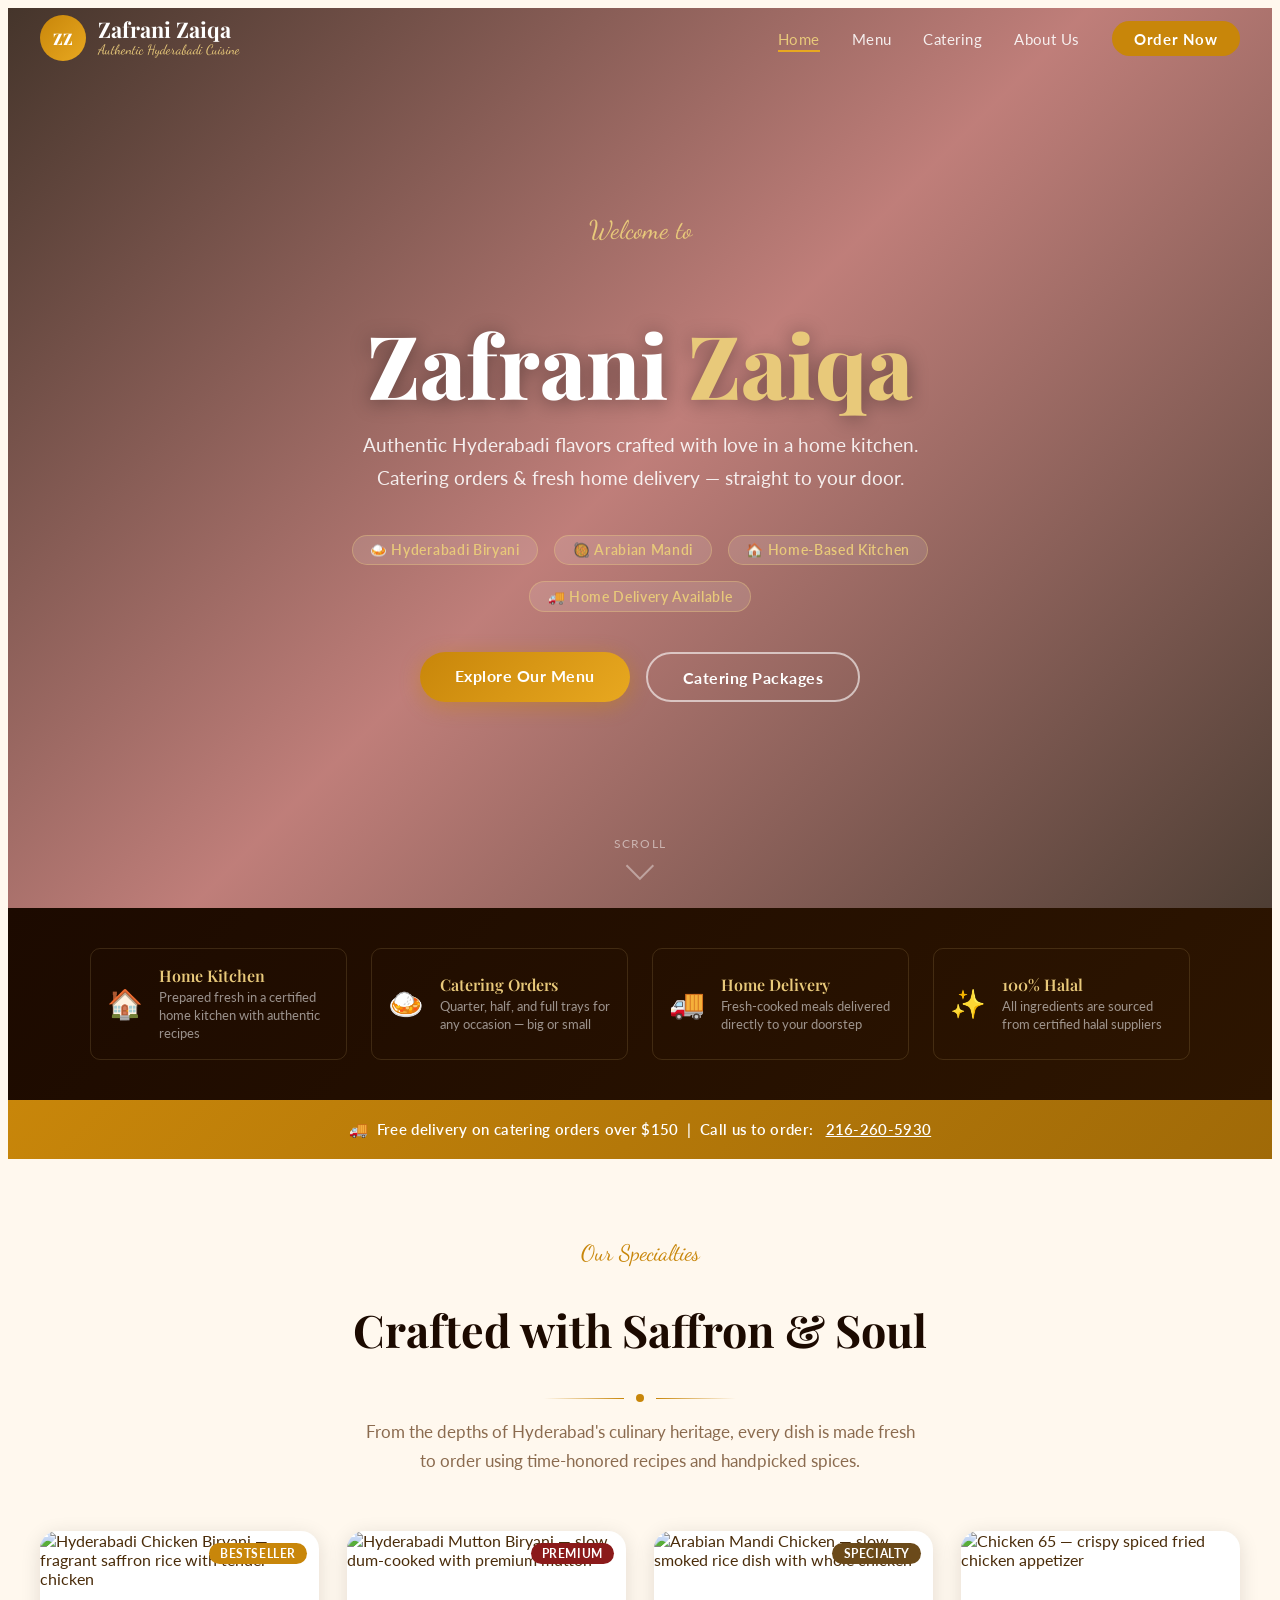
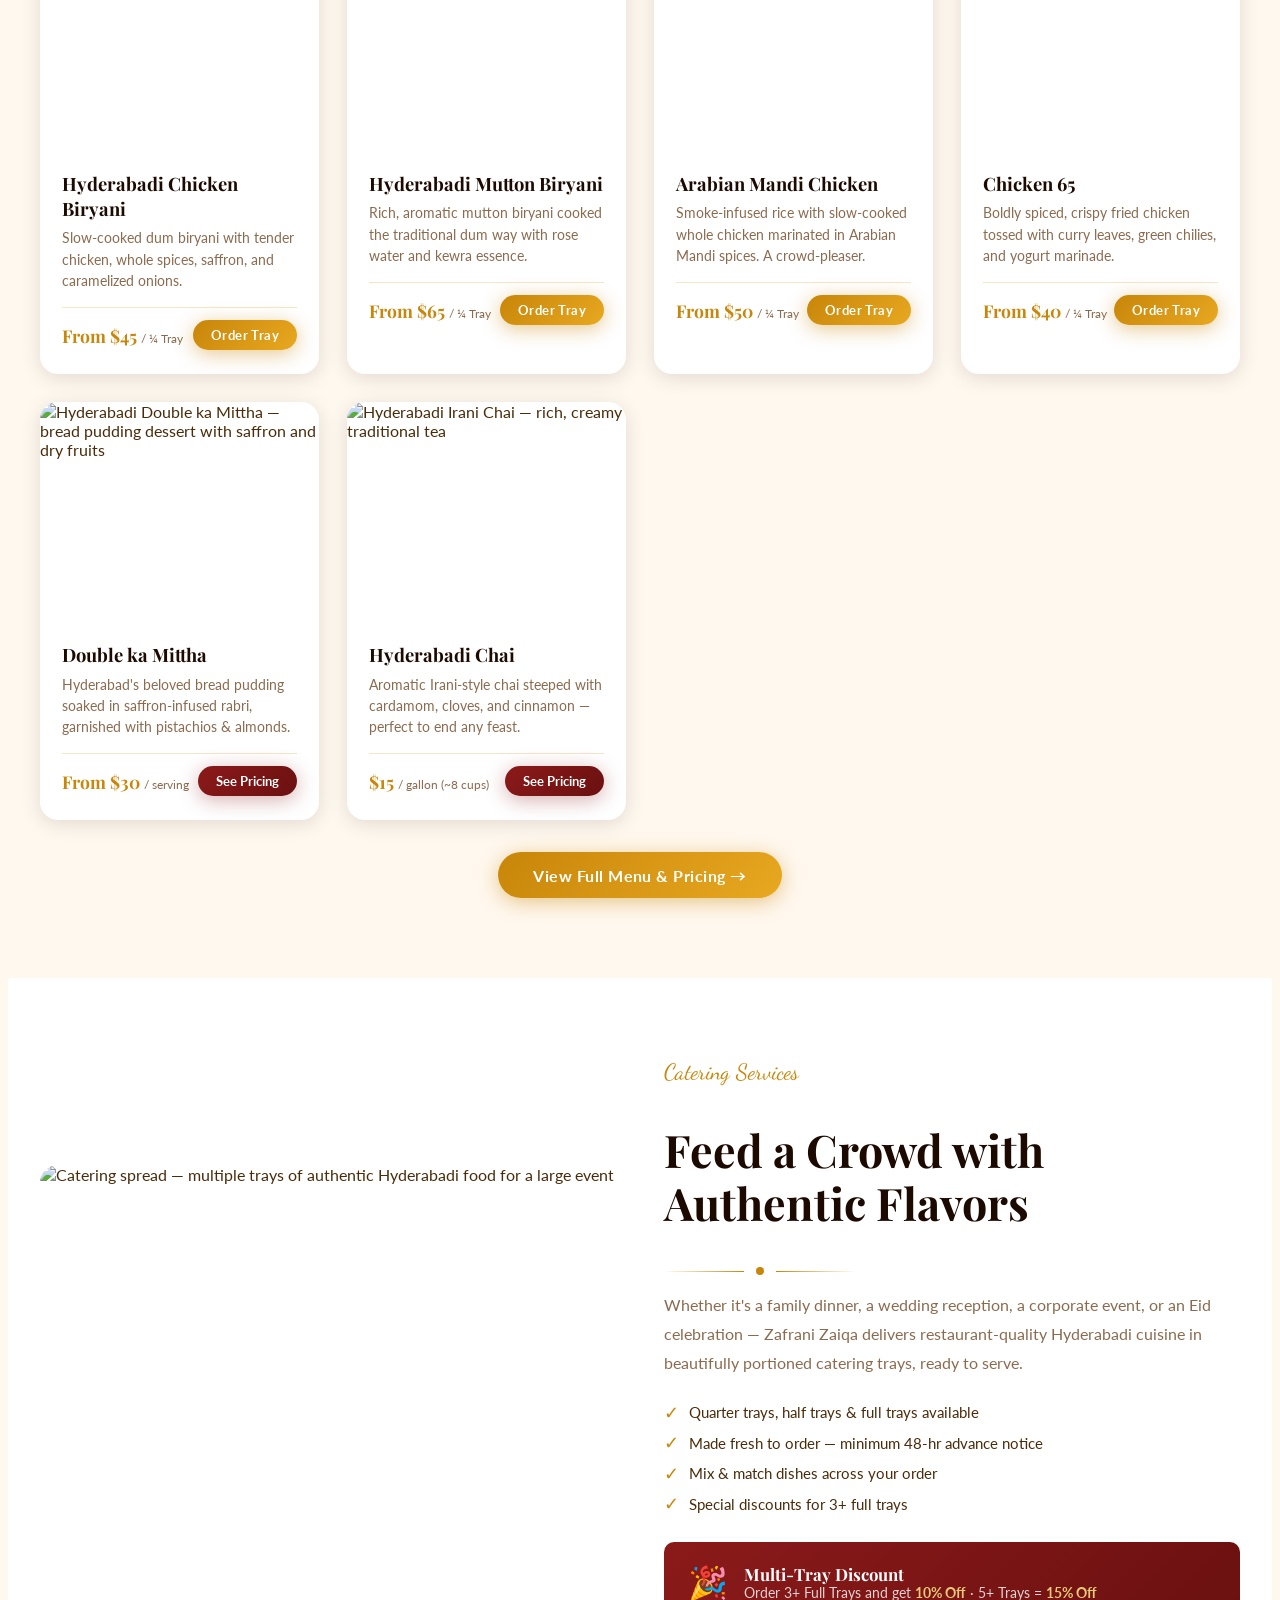
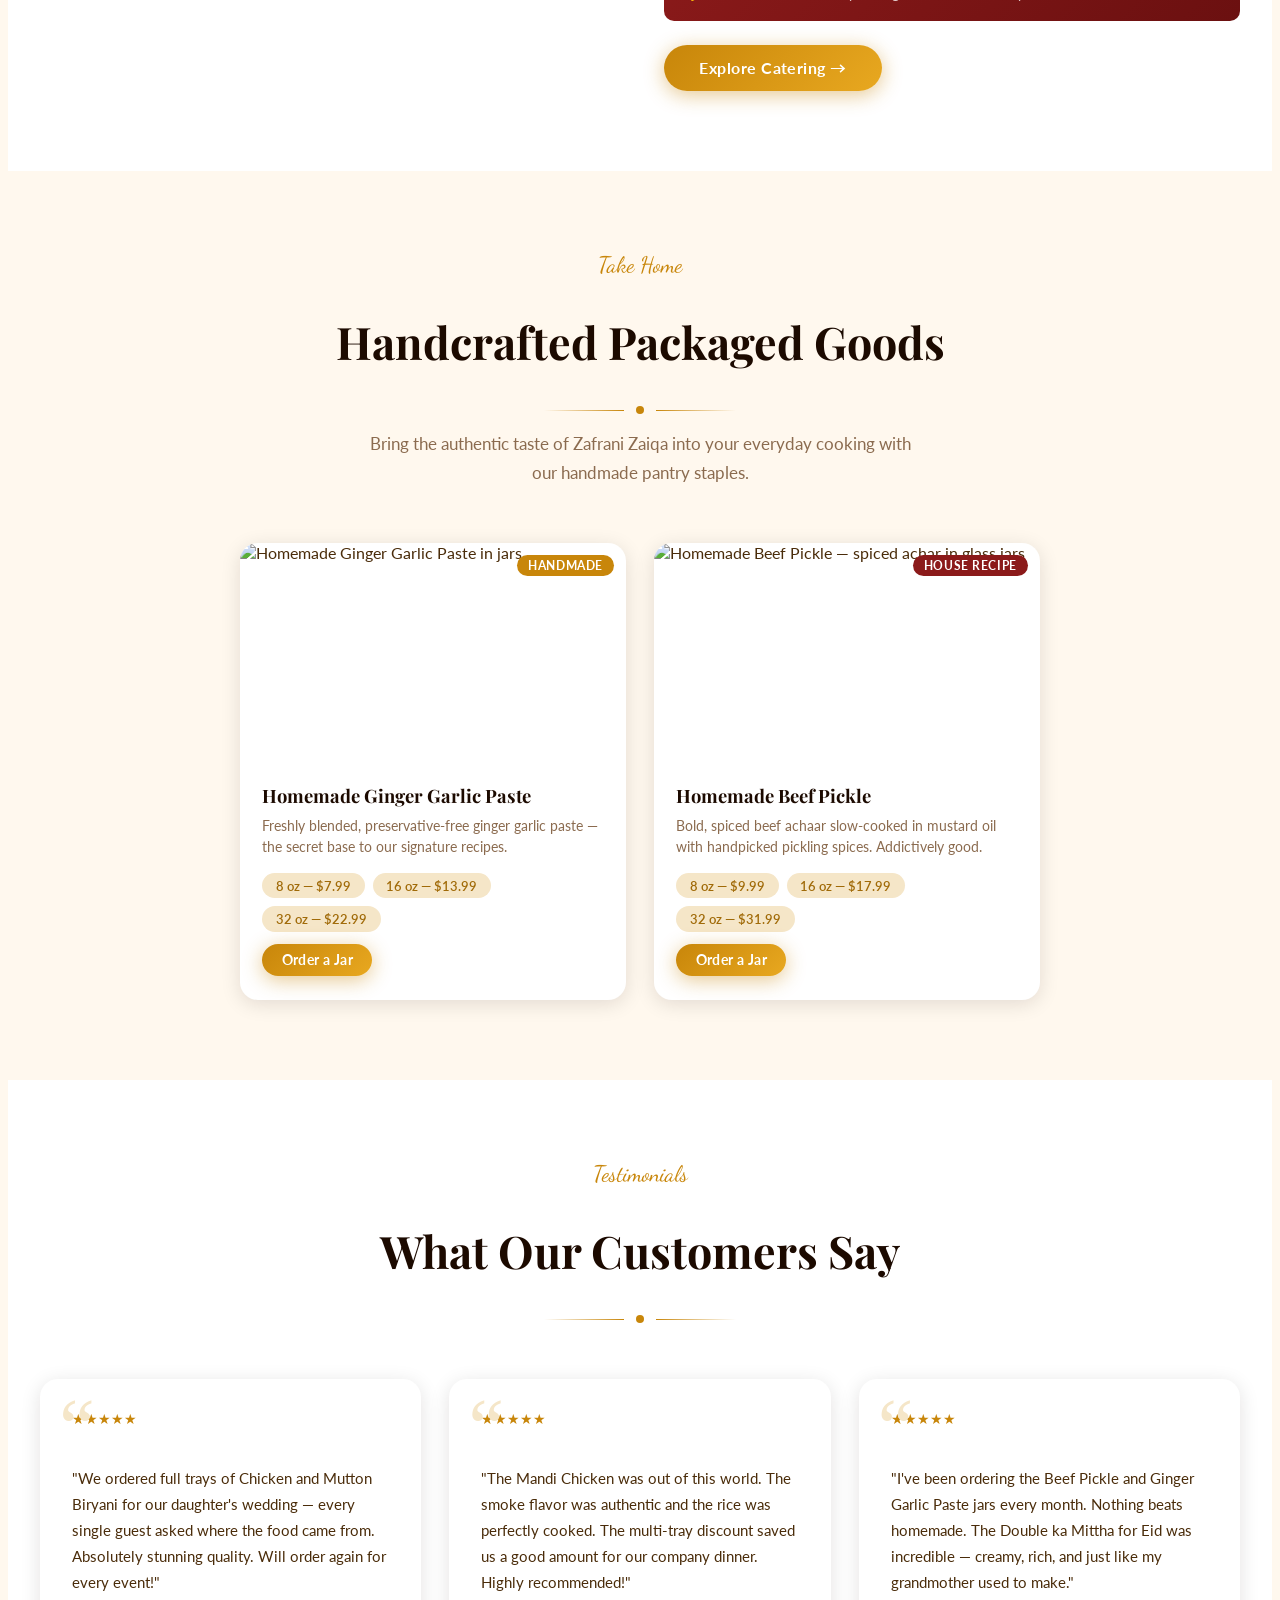
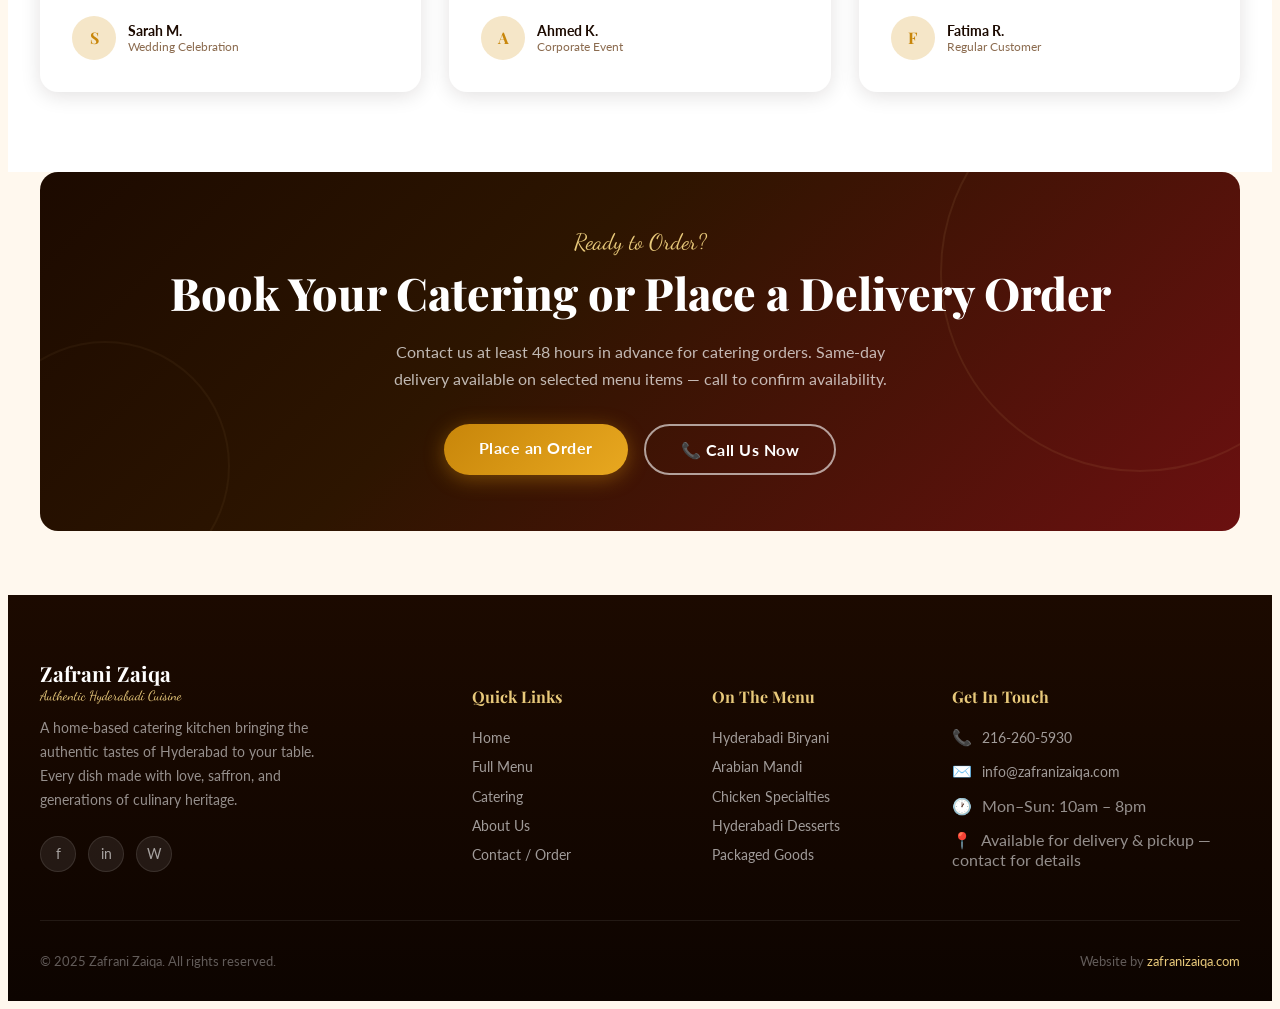
==== index.html @ 7ddc4962 "initial commit" ====
<!DOCTYPE html>
<html lang="en">
<head>
  <meta charset="UTF-8" />
  <meta name="viewport" content="width=device-width, initial-scale=1.0" />
  <title>Zafrani Zaiqa — Authentic Hyderabadi Catering & Home Delivery</title>
  <meta name="description" content="Zafrani Zaiqa brings the rich flavors of authentic Hyderabadi cuisine to your table. Specializing in catering trays and home delivery of Biryani, Mandi, and traditional Hyderabadi desserts." />
  <meta name="keywords" content="Hyderabadi catering, biryani catering, mandi catering, home delivery biryani, Hyderabadi food, halal catering" />

  <!-- Canonical -->
  <link rel="canonical" href="https://zafranizaiqa.com/" />

  <!-- Open Graph -->
  <meta property="og:title" content="Zafrani Zaiqa — Authentic Hyderabadi Catering" />
  <meta property="og:description" content="Home-based catering specialists bringing authentic Hyderabadi flavors to your events. Biryani, Mandi, traditional desserts & more." />
  <meta property="og:type" content="website" />
  <meta property="og:url" content="https://zafranizaiqa.com/" />

  <!-- Fonts -->
  <link rel="preconnect" href="https://fonts.googleapis.com" />
  <link rel="preconnect" href="https://fonts.gstatic.com" crossorigin />
  <link href="https://fonts.googleapis.com/css2?family=Playfair+Display:ital,wght@0,400;0,600;0,700;0,800;1,400&family=Lato:wght@300;400;700&family=Dancing+Script:wght@500;700&display=swap" rel="stylesheet" />

  <!-- Custom CSS -->
  <link rel="stylesheet" href="css/styles.css" />
</head>
<body>

  <!-- ===================== NAVBAR ===================== -->
  <nav id="navbar" class="transparent">
    <div class="nav-inner">
      <!-- Logo -->
      <a href="index.html" style="display:flex;align-items:center;gap:0.75rem;text-decoration:none;">
        <div style="width:46px;height:46px;background:linear-gradient(135deg,#C8860A,#E8A820);border-radius:50%;display:flex;align-items:center;justify-content:center;flex-shrink:0;">
          <span style="font-family:'Playfair Display',serif;font-weight:800;font-size:1rem;color:#fff;">ZZ</span>
        </div>
        <div>
          <div class="nav-logo-text">Zafrani Zaiqa</div>
          <div class="nav-logo-sub">Authentic Hyderabadi Cuisine</div>
        </div>
      </a>

      <!-- Desktop links -->
      <ul class="nav-links">
        <li><a href="index.html" class="active">Home</a></li>
        <li><a href="menu.html">Menu</a></li>
        <li><a href="catering.html">Catering</a></li>
        <li><a href="about.html">About Us</a></li>
        <li><a href="contact.html" class="nav-cta">Order Now</a></li>
      </ul>

      <!-- Hamburger -->
      <button class="hamburger" id="menuToggle" aria-label="Toggle navigation" aria-expanded="false">
        <span></span><span></span><span></span>
      </button>
    </div>

    <!-- Mobile menu -->
    <div class="mobile-menu" id="mobileMenu">
      <a href="index.html">Home</a>
      <a href="menu.html">Menu</a>
      <a href="catering.html">Catering</a>
      <a href="about.html">About Us</a>
      <a href="contact.html" class="mob-cta">Order Now</a>
    </div>
  </nav>

  <!-- ===================== HERO ===================== -->
  <section class="hero">
    <div class="hero-bg"></div>
    <div class="hero-overlay"></div>

    <div class="hero-content">
      <span class="hero-tag">Welcome to</span>
      <h1 class="hero-title">Zafrani <span>Zaiqa</span></h1>
      <p class="hero-subtitle">
        Authentic Hyderabadi flavors crafted with love in a home kitchen.<br />
        Catering orders &amp; fresh home delivery — straight to your door.
      </p>

      <div class="hero-badges">
        <span class="hero-badge">🍛 Hyderabadi Biryani</span>
        <span class="hero-badge">🥘 Arabian Mandi</span>
        <span class="hero-badge">🏠 Home-Based Kitchen</span>
        <span class="hero-badge">🚚 Home Delivery Available</span>
      </div>

      <div class="hero-btns">
        <a href="menu.html" class="btn-primary">Explore Our Menu</a>
        <a href="catering.html" class="btn-outline">Catering Packages</a>
      </div>
    </div>

    <!-- Scroll hint -->
    <div class="hero-scroll-hint">
      <span>SCROLL</span>
      <div class="scroll-arrow"></div>
    </div>
  </section>

  <!-- ===================== FEATURE STRIP ===================== -->
  <section class="feature-strip">
    <div class="features-grid stagger">
      <div class="feature-item">
        <span class="feature-icon">🏠</span>
        <div>
          <h4>Home Kitchen</h4>
          <p>Prepared fresh in a certified home kitchen with authentic recipes</p>
        </div>
      </div>
      <div class="feature-item">
        <span class="feature-icon">🍛</span>
        <div>
          <h4>Catering Orders</h4>
          <p>Quarter, half, and full trays for any occasion — big or small</p>
        </div>
      </div>
      <div class="feature-item">
        <span class="feature-icon">🚚</span>
        <div>
          <h4>Home Delivery</h4>
          <p>Fresh-cooked meals delivered directly to your doorstep</p>
        </div>
      </div>
      <div class="feature-item">
        <span class="feature-icon">✨</span>
        <div>
          <h4>100% Halal</h4>
          <p>All ingredients are sourced from certified halal suppliers</p>
        </div>
      </div>
    </div>
  </section>

  <!-- ===================== DELIVERY BANNER ===================== -->
  <div class="delivery-bar">
    🚚 &nbsp;Free delivery on catering orders over $150 &nbsp;|&nbsp;
    Call us to order: <a href="tel:+15550001234">216-260-5930</a>
  </div>

  <!-- ===================== FEATURED MENU ===================== -->
  <section class="section bg-cream" id="featured">
    <div class="container">
      <div class="section-header animate-on-scroll">
        <span class="section-tag">Our Specialties</span>
        <h2 class="section-title">Crafted with Saffron &amp; Soul</h2>
        <div class="divider-ornament"><div class="ornament-dot"></div></div>
        <p class="section-subtitle" style="margin:0 auto;">
          From the depths of Hyderabad's culinary heritage, every dish is made fresh to order using time-honored recipes and handpicked spices.
        </p>
      </div>

      <div class="grid-3 stagger">

        <!-- Chicken Biryani -->
        <div class="food-card">
          <div class="food-card-img-wrap">
            <img
              class="food-card-img"
              src="https://images.unsplash.com/photo-1563379091339-03b21ab4a4f8?auto=format&fit=crop&w=600&q=80"
              alt="Hyderabadi Chicken Biryani — fragrant saffron rice with tender chicken"
              loading="lazy"
            />
            <span class="food-card-badge">Bestseller</span>
          </div>
          <div class="food-card-body">
            <h3>Hyderabadi Chicken Biryani</h3>
            <p>Slow-cooked dum biryani with tender chicken, whole spices, saffron, and caramelized onions.</p>
            <div class="food-card-footer">
              <div class="food-card-price">From $45 <span>/ ¼ Tray</span></div>
              <a href="catering.html" class="btn-primary" style="font-size:0.82rem;padding:0.45rem 1.1rem;">Order Tray</a>
            </div>
          </div>
        </div>

        <!-- Mutton Biryani -->
        <div class="food-card">
          <div class="food-card-img-wrap">
            <img
              class="food-card-img"
              src="https://images.unsplash.com/photo-1589302168068-964664d93dc0?auto=format&fit=crop&w=600&q=80"
              alt="Hyderabadi Mutton Biryani — slow dum-cooked with premium mutton"
              loading="lazy"
            />
            <span class="food-card-badge" style="background:var(--maroon);">Premium</span>
          </div>
          <div class="food-card-body">
            <h3>Hyderabadi Mutton Biryani</h3>
            <p>Rich, aromatic mutton biryani cooked the traditional dum way with rose water and kewra essence.</p>
            <div class="food-card-footer">
              <div class="food-card-price">From $65 <span>/ ¼ Tray</span></div>
              <a href="catering.html" class="btn-primary" style="font-size:0.82rem;padding:0.45rem 1.1rem;">Order Tray</a>
            </div>
          </div>
        </div>

        <!-- Arabian Mandi -->
        <div class="food-card">
          <div class="food-card-img-wrap">
            <img
              class="food-card-img"
              src="https://images.unsplash.com/photo-1534422298391-e4f8c172dddb?auto=format&fit=crop&w=600&q=80"
              alt="Arabian Mandi Chicken — slow smoked rice dish with whole chicken"
              loading="lazy"
            />
            <span class="food-card-badge" style="background:#6B4A1A;">Specialty</span>
          </div>
          <div class="food-card-body">
            <h3>Arabian Mandi Chicken</h3>
            <p>Smoke-infused rice with slow-cooked whole chicken marinated in Arabian Mandi spices. A crowd-pleaser.</p>
            <div class="food-card-footer">
              <div class="food-card-price">From $50 <span>/ ¼ Tray</span></div>
              <a href="catering.html" class="btn-primary" style="font-size:0.82rem;padding:0.45rem 1.1rem;">Order Tray</a>
            </div>
          </div>
        </div>

        <!-- Chicken 65 -->
        <div class="food-card">
          <div class="food-card-img-wrap">
            <img
              class="food-card-img"
              src="https://images.unsplash.com/photo-1527477396000-e27163b481c2?auto=format&fit=crop&w=600&q=80"
              alt="Chicken 65 — crispy spiced fried chicken appetizer"
              loading="lazy"
            />
          </div>
          <div class="food-card-body">
            <h3>Chicken 65</h3>
            <p>Boldly spiced, crispy fried chicken tossed with curry leaves, green chilies, and yogurt marinade.</p>
            <div class="food-card-footer">
              <div class="food-card-price">From $40 <span>/ ¼ Tray</span></div>
              <a href="catering.html" class="btn-primary" style="font-size:0.82rem;padding:0.45rem 1.1rem;">Order Tray</a>
            </div>
          </div>
        </div>

        <!-- Double Ka Mittha -->
        <div class="food-card">
          <div class="food-card-img-wrap">
            <img
              class="food-card-img"
              src="https://images.unsplash.com/photo-1551024506-0bccd828d307?auto=format&fit=crop&w=600&q=80"
              alt="Hyderabadi Double ka Mittha — bread pudding dessert with saffron and dry fruits"
              loading="lazy"
            />
          </div>
          <div class="food-card-body">
            <h3>Double ka Mittha</h3>
            <p>Hyderabad's beloved bread pudding soaked in saffron-infused rabri, garnished with pistachios &amp; almonds.</p>
            <div class="food-card-footer">
              <div class="food-card-price">From $30 <span>/ serving</span></div>
              <a href="menu.html#desserts" class="btn-secondary" style="font-size:0.82rem;padding:0.45rem 1.1rem;">See Pricing</a>
            </div>
          </div>
        </div>

        <!-- Hyderabadi Chai -->
        <div class="food-card">
          <div class="food-card-img-wrap">
            <img
              class="food-card-img"
              src="https://images.unsplash.com/photo-1571934811356-5cc061b6d372?auto=format&fit=crop&w=600&q=80"
              alt="Hyderabadi Irani Chai — rich, creamy traditional tea"
              loading="lazy"
            />
          </div>
          <div class="food-card-body">
            <h3>Hyderabadi Chai</h3>
            <p>Aromatic Irani-style chai steeped with cardamom, cloves, and cinnamon — perfect to end any feast.</p>
            <div class="food-card-footer">
              <div class="food-card-price">$15 <span>/ gallon (~8 cups)</span></div>
              <a href="menu.html#beverages" class="btn-secondary" style="font-size:0.82rem;padding:0.45rem 1.1rem;">See Pricing</a>
            </div>
          </div>
        </div>

      </div><!-- /grid -->

      <div class="text-center mt-4">
        <a href="menu.html" class="btn-primary">View Full Menu &amp; Pricing →</a>
      </div>
    </div>
  </section>

  <!-- ===================== CATERING PROMO ===================== -->
  <section class="section bg-white">
    <div class="container">
      <div class="grid-2" style="align-items:center;gap:3rem;">

        <!-- Image column -->
        <div class="animate-on-scroll" style="border-radius:var(--radius-lg);overflow:hidden;box-shadow:var(--shadow-lg);">
          <img
            src="https://images.unsplash.com/photo-1555244162-803834f70033?auto=format&fit=crop&w=700&q=80"
            alt="Catering spread — multiple trays of authentic Hyderabadi food for a large event"
            style="width:100%;height:420px;object-fit:cover;display:block;"
            loading="lazy"
          />
        </div>

        <!-- Text column -->
        <div class="animate-on-scroll">
          <span class="section-tag">Catering Services</span>
          <h2 class="section-title">Feed a Crowd with<br />Authentic Flavors</h2>
          <div class="divider-ornament" style="justify-content:flex-start;"><div class="ornament-dot"></div></div>
          <p style="color:var(--text-muted);line-height:1.8;margin-bottom:1.5rem;">
            Whether it's a family dinner, a wedding reception, a corporate event, or an Eid celebration — Zafrani Zaiqa
            delivers restaurant-quality Hyderabadi cuisine in beautifully portioned catering trays, ready to serve.
          </p>

          <ul style="list-style:none;padding:0;margin-bottom:1.75rem;display:flex;flex-direction:column;gap:0.6rem;">
            <li style="display:flex;align-items:center;gap:0.6rem;font-size:0.93rem;color:var(--text-body);">
              <span style="color:var(--saffron);font-size:1.1rem;">✓</span> Quarter trays, half trays &amp; full trays available
            </li>
            <li style="display:flex;align-items:center;gap:0.6rem;font-size:0.93rem;color:var(--text-body);">
              <span style="color:var(--saffron);font-size:1.1rem;">✓</span> Made fresh to order — minimum 48-hr advance notice
            </li>
            <li style="display:flex;align-items:center;gap:0.6rem;font-size:0.93rem;color:var(--text-body);">
              <span style="color:var(--saffron);font-size:1.1rem;">✓</span> Mix &amp; match dishes across your order
            </li>
            <li style="display:flex;align-items:center;gap:0.6rem;font-size:0.93rem;color:var(--text-body);">
              <span style="color:var(--saffron);font-size:1.1rem;">✓</span> Special discounts for 3+ full trays
            </li>
          </ul>

          <!-- Mini promo callout -->
          <div style="background:linear-gradient(135deg,#8B1A1A,#6B1010);border-radius:var(--radius);padding:1.2rem 1.5rem;margin-bottom:1.5rem;display:flex;align-items:center;gap:1rem;flex-wrap:wrap;">
            <span style="font-size:2rem;">🎉</span>
            <div>
              <div style="font-family:'Playfair Display',serif;font-size:1.05rem;font-weight:700;color:#fff;">Multi-Tray Discount</div>
              <div style="font-size:0.85rem;color:rgba(255,255,255,0.8);">Order 3+ Full Trays and get <strong style="color:var(--gold);">10% Off</strong> · 5+ Trays = <strong style="color:var(--gold);">15% Off</strong></div>
            </div>
          </div>

          <a href="catering.html" class="btn-primary">Explore Catering →</a>
        </div>

      </div>
    </div>
  </section>

  <!-- ===================== PACKAGED GOODS ===================== -->
  <section class="section bg-cream">
    <div class="container">
      <div class="section-header animate-on-scroll">
        <span class="section-tag">Take Home</span>
        <h2 class="section-title">Handcrafted Packaged Goods</h2>
        <div class="divider-ornament"><div class="ornament-dot"></div></div>
        <p class="section-subtitle" style="margin:0 auto;">
          Bring the authentic taste of Zafrani Zaiqa into your everyday cooking with our handmade pantry staples.
        </p>
      </div>

      <div class="grid-2 stagger" style="max-width:800px;margin:0 auto;">

        <!-- Ginger Garlic Paste -->
        <div class="food-card">
          <div class="food-card-img-wrap">
            <img
              class="food-card-img"
              src="https://images.unsplash.com/photo-1615485500704-8e990f9900f7?auto=format&fit=crop&w=600&q=80"
              alt="Homemade Ginger Garlic Paste in jars"
              loading="lazy"
            />
            <span class="food-card-badge">Handmade</span>
          </div>
          <div class="food-card-body">
            <h3>Homemade Ginger Garlic Paste</h3>
            <p>Freshly blended, preservative-free ginger garlic paste — the secret base to our signature recipes.</p>
            <div style="display:flex;gap:0.5rem;flex-wrap:wrap;margin-bottom:0.75rem;">
              <span class="pill-tag">8 oz — $7.99</span>
              <span class="pill-tag">16 oz — $13.99</span>
              <span class="pill-tag">32 oz — $22.99</span>
            </div>
            <a href="contact.html" class="btn-primary" style="font-size:0.85rem;padding:0.5rem 1.2rem;">Order a Jar</a>
          </div>
        </div>

        <!-- Beef Pickle -->
        <div class="food-card">
          <div class="food-card-img-wrap">
            <img
              class="food-card-img"
              src="https://images.unsplash.com/photo-1596040033229-a9821ebd058d?auto=format&fit=crop&w=600&q=80"
              alt="Homemade Beef Pickle — spiced achar in glass jars"
              loading="lazy"
            />
            <span class="food-card-badge" style="background:var(--maroon);">House Recipe</span>
          </div>
          <div class="food-card-body">
            <h3>Homemade Beef Pickle</h3>
            <p>Bold, spiced beef achaar slow-cooked in mustard oil with handpicked pickling spices. Addictively good.</p>
            <div style="display:flex;gap:0.5rem;flex-wrap:wrap;margin-bottom:0.75rem;">
              <span class="pill-tag">8 oz — $9.99</span>
              <span class="pill-tag">16 oz — $17.99</span>
              <span class="pill-tag">32 oz — $31.99</span>
            </div>
            <a href="contact.html" class="btn-primary" style="font-size:0.85rem;padding:0.5rem 1.2rem;">Order a Jar</a>
          </div>
        </div>

      </div>
    </div>
  </section>

  <!-- ===================== TESTIMONIALS ===================== -->
  <section class="section bg-white">
    <div class="container">
      <div class="section-header animate-on-scroll">
        <span class="section-tag">Testimonials</span>
        <h2 class="section-title">What Our Customers Say</h2>
        <div class="divider-ornament"><div class="ornament-dot"></div></div>
      </div>

      <div class="grid-3 stagger">

        <div class="testimonial-card">
          <div class="stars">★★★★★</div>
          <p class="testimonial-text">"We ordered full trays of Chicken and Mutton Biryani for our daughter's wedding — every single guest asked where the food came from. Absolutely stunning quality. Will order again for every event!"</p>
          <div class="testimonial-author">
            <div class="testimonial-avatar">S</div>
            <div>
              <div class="testimonial-name">Sarah M.</div>
              <div class="testimonial-role">Wedding Celebration</div>
            </div>
          </div>
        </div>

        <div class="testimonial-card">
          <div class="stars">★★★★★</div>
          <p class="testimonial-text">"The Mandi Chicken was out of this world. The smoke flavor was authentic and the rice was perfectly cooked. The multi-tray discount saved us a good amount for our company dinner. Highly recommended!"</p>
          <div class="testimonial-author">
            <div class="testimonial-avatar">A</div>
            <div>
              <div class="testimonial-name">Ahmed K.</div>
              <div class="testimonial-role">Corporate Event</div>
            </div>
          </div>
        </div>

        <div class="testimonial-card">
          <div class="stars">★★★★★</div>
          <p class="testimonial-text">"I've been ordering the Beef Pickle and Ginger Garlic Paste jars every month. Nothing beats homemade. The Double ka Mittha for Eid was incredible — creamy, rich, and just like my grandmother used to make."</p>
          <div class="testimonial-author">
            <div class="testimonial-avatar">F</div>
            <div>
              <div class="testimonial-name">Fatima R.</div>
              <div class="testimonial-role">Regular Customer</div>
            </div>
          </div>
        </div>

      </div>
    </div>
  </section>

  <!-- ===================== CTA BANNER ===================== -->
  <section style="padding:0 1.5rem 4rem;">
    <div class="container">
      <div style="background:linear-gradient(135deg,var(--dark) 0%,var(--dark-800) 40%,var(--maroon-dark) 100%);border-radius:var(--radius-lg);padding:3.5rem 2rem;text-align:center;position:relative;overflow:hidden;" class="animate-on-scroll">
        <!-- decorative circle -->
        <div style="position:absolute;width:400px;height:400px;border:2px solid rgba(232,201,122,0.08);border-radius:50%;top:-100px;right:-100px;pointer-events:none;"></div>
        <div style="position:absolute;width:250px;height:250px;border:2px solid rgba(232,201,122,0.05);border-radius:50%;bottom:-60px;left:-60px;pointer-events:none;"></div>

        <span class="section-tag" style="color:var(--gold);">Ready to Order?</span>
        <h2 style="font-family:'Playfair Display',serif;font-size:clamp(1.8rem,4vw,2.8rem);font-weight:800;color:#fff;margin:0.5rem 0 1rem;">
          Book Your Catering or Place a Delivery Order
        </h2>
        <p style="color:rgba(255,255,255,0.7);max-width:520px;margin:0 auto 2rem;line-height:1.7;">
          Contact us at least 48 hours in advance for catering orders. Same-day delivery available on selected menu items — call to confirm availability.
        </p>
        <div style="display:flex;gap:1rem;justify-content:center;flex-wrap:wrap;">
          <a href="contact.html" class="btn-primary">Place an Order</a>
          <a href="tel:+15550001234" class="btn-outline">📞 Call Us Now</a>
        </div>
      </div>
    </div>
  </section>

  <!-- ===================== FOOTER ===================== -->
  <footer class="footer">
    <div class="footer-grid">

      <!-- Brand -->
      <div class="footer-brand">
        <div>
          <div class="footer-logo-text">Zafrani Zaiqa</div>
          <div class="footer-logo-sub">Authentic Hyderabadi Cuisine</div>
        </div>
        <p>A home-based catering kitchen bringing the authentic tastes of Hyderabad to your table. Every dish made with love, saffron, and generations of culinary heritage.</p>
        <div class="social-links">
          <a href="#" class="social-link" aria-label="Facebook">f</a>
          <a href="#" class="social-link" aria-label="Instagram">in</a>
          <a href="#" class="social-link" aria-label="WhatsApp">W</a>
        </div>
      </div>

      <!-- Quick Links -->
      <div class="footer-col">
        <h5>Quick Links</h5>
        <ul class="footer-links">
          <li><a href="index.html">Home</a></li>
          <li><a href="menu.html">Full Menu</a></li>
          <li><a href="catering.html">Catering</a></li>
          <li><a href="about.html">About Us</a></li>
          <li><a href="contact.html">Contact / Order</a></li>
        </ul>
      </div>

      <!-- Menu Categories -->
      <div class="footer-col">
        <h5>On The Menu</h5>
        <ul class="footer-links">
          <li><a href="menu.html#biryani">Hyderabadi Biryani</a></li>
          <li><a href="menu.html#mandi">Arabian Mandi</a></li>
          <li><a href="menu.html#chicken">Chicken Specialties</a></li>
          <li><a href="menu.html#desserts">Hyderabadi Desserts</a></li>
          <li><a href="menu.html#packaged">Packaged Goods</a></li>
        </ul>
      </div>

      <!-- Contact -->
      <div class="footer-col">
        <h5>Get In Touch</h5>
        <ul class="footer-links" style="gap:0.9rem;">
          <li>
            <span style="color:var(--gold);margin-right:0.4rem;">📞</span>
            <a href="tel:+15550001234">216-260-5930</a>
          </li>
          <li>
            <span style="color:var(--gold);margin-right:0.4rem;">✉️</span>
            <a href="mailto:info@zafranizaiqa.com">info@zafranizaiqa.com</a>
          </li>
          <li>
            <span style="color:var(--gold);margin-right:0.4rem;">🕐</span>
            <span style="color:rgba(255,255,255,0.55);">Mon–Sun: 10am – 8pm</span>
          </li>
          <li>
            <span style="color:var(--gold);margin-right:0.4rem;">📍</span>
            <span style="color:rgba(255,255,255,0.55);">Available for delivery &amp; pickup — contact for details</span>
          </li>
        </ul>
      </div>

    </div><!-- /footer-grid -->

    <div class="footer-bottom">
      <span>© 2025 Zafrani Zaiqa. All rights reserved.</span>
      <span>Website by <a href="#" style="color:var(--gold);text-decoration:none;">zafranizaiqa.com</a></span>
    </div>
  </footer>

  <!-- ===================== SCRIPTS ===================== -->
  <script src="js/main.js"></script>
</body>
</html>
---- css/styles.css ----
/* =====================================================
   Zafrani Zaiqa — Custom Styles
   zafranizaiqa.com
   ===================================================== */

/* ---------- CSS Variables ---------- */
:root {
  --saffron:       #C8860A;
  --saffron-light: #E8A820;
  --saffron-dark:  #A06A08;
  --maroon:        #8B1A1A;
  --maroon-dark:   #6B1010;
  --gold:          #E8C97A;
  --cream:         #FFF8EE;
  --cream-dark:    #F5E6C8;
  --dark:          #1C0A00;
  --dark-800:      #2D1500;
  --text-body:     #4A2C0A;
  --text-muted:    #8B6B4F;
  --white:         #FFFFFF;
  --shadow-card:   0 4px 20px rgba(28, 10, 0, 0.12);
  --shadow-hover:  0 8px 32px rgba(28, 10, 0, 0.22);
  --radius:        10px;
  --radius-lg:     18px;
  --transition:    all 0.3s cubic-bezier(0.4, 0, 0.2, 1);
}

/* ---------- Base ---------- */
*, *::before, *::after { box-sizing: border-box; }

html { scroll-behavior: smooth; }

body {
  font-family: 'Lato', sans-serif;
  color: var(--text-body);
  background-color: var(--cream);
  overflow-x: hidden;
}

/* ---------- Typography ---------- */
.font-heading  { font-family: 'Playfair Display', serif; }
.font-accent   { font-family: 'Dancing Script', cursive; }

.section-tag {
  font-family: 'Dancing Script', cursive;
  font-size: 1.4rem;
  color: var(--saffron);
  display: block;
  margin-bottom: 0.25rem;
}

.section-title {
  font-family: 'Playfair Display', serif;
  font-size: clamp(1.8rem, 4vw, 2.8rem);
  font-weight: 700;
  color: var(--dark);
  line-height: 1.2;
}

.section-subtitle {
  font-size: 1.05rem;
  color: var(--text-muted);
  max-width: 560px;
  line-height: 1.7;
}

/* ---------- Navbar ---------- */
#navbar {
  position: fixed;
  top: 0; left: 0; right: 0;
  z-index: 999;
  transition: var(--transition);
  padding: 0 1rem;
}

#navbar.transparent {
  background: transparent;
}

#navbar.scrolled {
  background: rgba(28, 10, 0, 0.96);
  backdrop-filter: blur(12px);
  -webkit-backdrop-filter: blur(12px);
  box-shadow: 0 2px 20px rgba(0,0,0,0.3);
}

.nav-inner {
  max-width: 1200px;
  margin: 0 auto;
  display: flex;
  align-items: center;
  justify-content: space-between;
  height: 76px;
}

.nav-logo-text {
  font-family: 'Playfair Display', serif;
  font-size: 1.35rem;
  font-weight: 700;
  color: var(--white);
  line-height: 1.1;
}

.nav-logo-sub {
  font-family: 'Dancing Script', cursive;
  font-size: 0.85rem;
  color: var(--gold);
}

.nav-links {
  display: flex;
  align-items: center;
  gap: 2rem;
  list-style: none;
  margin: 0; padding: 0;
}

.nav-links a {
  color: rgba(255,255,255,0.88);
  text-decoration: none;
  font-size: 0.95rem;
  font-weight: 400;
  letter-spacing: 0.03em;
  transition: var(--transition);
  position: relative;
  padding-bottom: 2px;
}

.nav-links a::after {
  content: '';
  position: absolute;
  bottom: -2px; left: 0;
  width: 0; height: 2px;
  background: var(--saffron-light);
  transition: width 0.3s ease;
}

.nav-links a:hover,
.nav-links a.active { color: var(--gold); }
.nav-links a:hover::after,
.nav-links a.active::after { width: 100%; }

.nav-cta {
  background: var(--saffron) !important;
  color: var(--white) !important;
  padding: 0.55rem 1.4rem !important;
  border-radius: 50px !important;
  font-weight: 700 !important;
  letter-spacing: 0.04em !important;
  transition: var(--transition) !important;
}
.nav-cta:hover { background: var(--saffron-light) !important; transform: translateY(-1px); }
.nav-cta::after { display: none !important; }

/* Mobile nav */
.hamburger {
  display: none;
  background: none;
  border: none;
  cursor: pointer;
  padding: 6px;
  flex-direction: column;
  gap: 5px;
}
.hamburger span {
  display: block;
  width: 26px; height: 2px;
  background: var(--white);
  border-radius: 2px;
  transition: var(--transition);
}
.hamburger.open span:nth-child(1) { transform: translateY(7px) rotate(45deg); }
.hamburger.open span:nth-child(2) { opacity: 0; }
.hamburger.open span:nth-child(3) { transform: translateY(-7px) rotate(-45deg); }

.mobile-menu {
  display: none;
  background: rgba(28, 10, 0, 0.97);
  padding: 1rem 1.5rem 1.5rem;
}
.mobile-menu.open { display: block; }
.mobile-menu a {
  display: block;
  color: rgba(255,255,255,0.85);
  text-decoration: none;
  padding: 0.75rem 0;
  border-bottom: 1px solid rgba(255,255,255,0.08);
  font-size: 1rem;
  transition: color 0.2s;
}
.mobile-menu a:hover { color: var(--gold); }
.mobile-menu .mob-cta {
  display: block;
  margin-top: 1rem;
  background: var(--saffron);
  color: var(--white);
  text-align: center;
  padding: 0.75rem;
  border-radius: 50px;
  font-weight: 700;
  border: none;
}

@media (max-width: 900px) {
  .nav-links { display: none; }
  .hamburger { display: flex; }
}

/* ---------- Hero ---------- */
.hero {
  position: relative;
  min-height: 100vh;
  display: flex;
  align-items: center;
  justify-content: center;
  overflow: hidden;
}

.hero-bg {
  position: absolute;
  inset: 0;
  background-image: url('https://images.unsplash.com/photo-1563379091339-03b21ab4a4f8?auto=format&fit=crop&w=1920&q=80');
  background-size: cover;
  background-position: center;
  transform: scale(1.05);
  transition: transform 8s ease;
}
.hero:hover .hero-bg { transform: scale(1.0); }

.hero-overlay {
  position: absolute;
  inset: 0;
  background: linear-gradient(
    135deg,
    rgba(28, 10, 0, 0.82) 0%,
    rgba(139, 26, 26, 0.55) 50%,
    rgba(28, 10, 0, 0.78) 100%
  );
}

.hero-content {
  position: relative;
  z-index: 2;
  text-align: center;
  padding: 2rem 1.5rem;
  max-width: 800px;
  animation: fadeInUp 1s ease both;
}

.hero-tag {
  font-family: 'Dancing Script', cursive;
  font-size: 1.6rem;
  color: var(--gold);
  display: block;
  margin-bottom: 0.5rem;
  animation: fadeInUp 1s 0.2s ease both;
}

.hero-title {
  font-family: 'Playfair Display', serif;
  font-size: clamp(2.8rem, 7vw, 5.5rem);
  font-weight: 800;
  color: var(--white);
  line-height: 1.05;
  margin-bottom: 1rem;
  text-shadow: 0 2px 20px rgba(0,0,0,0.4);
  animation: fadeInUp 1s 0.35s ease both;
}

.hero-title span { color: var(--gold); }

.hero-subtitle {
  font-size: clamp(1rem, 2.5vw, 1.2rem);
  color: rgba(255,255,255,0.88);
  margin-bottom: 2.5rem;
  line-height: 1.7;
  animation: fadeInUp 1s 0.5s ease both;
}

.hero-badges {
  display: flex;
  justify-content: center;
  gap: 1rem;
  flex-wrap: wrap;
  margin-bottom: 2.5rem;
  animation: fadeInUp 1s 0.65s ease both;
}

.hero-badge {
  background: rgba(255,255,255,0.12);
  border: 1px solid rgba(232,201,122,0.4);
  color: var(--gold);
  padding: 0.4rem 1.1rem;
  border-radius: 50px;
  font-size: 0.85rem;
  font-weight: 600;
  letter-spacing: 0.05em;
  backdrop-filter: blur(8px);
}

.hero-btns {
  display: flex;
  gap: 1rem;
  justify-content: center;
  flex-wrap: wrap;
  animation: fadeInUp 1s 0.8s ease both;
}

.btn-primary {
  background: linear-gradient(135deg, var(--saffron), var(--saffron-light));
  color: var(--white);
  padding: 0.85rem 2.2rem;
  border-radius: 50px;
  font-weight: 700;
  font-size: 1rem;
  text-decoration: none;
  border: none;
  cursor: pointer;
  transition: var(--transition);
  display: inline-block;
  box-shadow: 0 4px 20px rgba(200, 134, 10, 0.45);
  letter-spacing: 0.03em;
}
.btn-primary:hover {
  transform: translateY(-2px);
  box-shadow: 0 8px 28px rgba(200, 134, 10, 0.55);
  background: linear-gradient(135deg, var(--saffron-light), var(--saffron));
}

.btn-outline {
  background: transparent;
  color: var(--white);
  padding: 0.85rem 2.2rem;
  border-radius: 50px;
  font-weight: 700;
  font-size: 1rem;
  text-decoration: none;
  border: 2px solid rgba(255,255,255,0.6);
  cursor: pointer;
  transition: var(--transition);
  display: inline-block;
  letter-spacing: 0.03em;
}
.btn-outline:hover {
  background: rgba(255,255,255,0.12);
  border-color: var(--gold);
  color: var(--gold);
  transform: translateY(-2px);
}

.btn-secondary {
  background: linear-gradient(135deg, var(--maroon), var(--maroon-dark));
  color: var(--white);
  padding: 0.85rem 2.2rem;
  border-radius: 50px;
  font-weight: 700;
  font-size: 1rem;
  text-decoration: none;
  border: none;
  cursor: pointer;
  transition: var(--transition);
  display: inline-block;
  box-shadow: 0 4px 20px rgba(139, 26, 26, 0.35);
}
.btn-secondary:hover {
  transform: translateY(-2px);
  box-shadow: 0 8px 28px rgba(139, 26, 26, 0.5);
}

.hero-scroll-hint {
  position: absolute;
  bottom: 2rem;
  left: 50%;
  transform: translateX(-50%);
  z-index: 2;
  display: flex;
  flex-direction: column;
  align-items: center;
  gap: 0.3rem;
  color: rgba(255,255,255,0.5);
  font-size: 0.75rem;
  letter-spacing: 0.1em;
  animation: bounce 2s infinite;
}

.scroll-arrow {
  width: 20px; height: 20px;
  border-right: 2px solid rgba(255,255,255,0.4);
  border-bottom: 2px solid rgba(255,255,255,0.4);
  transform: rotate(45deg);
}

/* ---------- Feature Strip ---------- */
.feature-strip {
  background: linear-gradient(135deg, var(--dark), var(--dark-800));
  padding: 2.5rem 1.5rem;
}

.features-grid {
  max-width: 1100px;
  margin: 0 auto;
  display: grid;
  grid-template-columns: repeat(auto-fit, minmax(200px, 1fr));
  gap: 1.5rem;
}

.feature-item {
  display: flex;
  align-items: center;
  gap: 1rem;
  padding: 1rem;
  border-radius: var(--radius);
  border: 1px solid rgba(232,201,122,0.15);
  transition: var(--transition);
}
.feature-item:hover {
  border-color: rgba(232,201,122,0.35);
  background: rgba(255,255,255,0.04);
}

.feature-icon {
  font-size: 1.8rem;
  flex-shrink: 0;
}

.feature-item h4 {
  font-family: 'Playfair Display', serif;
  font-size: 1rem;
  font-weight: 600;
  color: var(--gold);
  margin: 0 0 0.2rem;
}
.feature-item p {
  font-size: 0.8rem;
  color: rgba(255,255,255,0.55);
  margin: 0;
  line-height: 1.4;
}

/* ---------- Sections ---------- */
.section {
  padding: 5rem 1.5rem;
}

.section-header {
  text-align: center;
  margin-bottom: 3.5rem;
}

.divider-ornament {
  display: flex;
  align-items: center;
  justify-content: center;
  gap: 0.75rem;
  margin: 0.75rem 0 1rem;
}
.divider-ornament::before,
.divider-ornament::after {
  content: '';
  flex: 1;
  max-width: 80px;
  height: 1px;
  background: linear-gradient(to right, transparent, var(--saffron));
}
.divider-ornament::after {
  background: linear-gradient(to left, transparent, var(--saffron));
}
.divider-ornament .ornament-dot {
  width: 8px; height: 8px;
  background: var(--saffron);
  border-radius: 50%;
}

.container { max-width: 1200px; margin: 0 auto; }

/* ---------- Food Cards ---------- */
.food-card {
  background: var(--white);
  border-radius: var(--radius-lg);
  overflow: hidden;
  box-shadow: var(--shadow-card);
  transition: var(--transition);
}
.food-card:hover {
  transform: translateY(-6px);
  box-shadow: var(--shadow-hover);
}

.food-card-img {
  width: 100%;
  height: 220px;
  object-fit: cover;
  display: block;
  transition: transform 0.5s ease;
}
.food-card:hover .food-card-img { transform: scale(1.06); }

.food-card-img-wrap {
  overflow: hidden;
  position: relative;
}

.food-card-badge {
  position: absolute;
  top: 12px; right: 12px;
  background: var(--saffron);
  color: var(--white);
  font-size: 0.72rem;
  font-weight: 700;
  padding: 0.25rem 0.7rem;
  border-radius: 50px;
  letter-spacing: 0.05em;
  text-transform: uppercase;
}

.food-card-body {
  padding: 1.25rem 1.4rem 1.5rem;
}
.food-card-body h3 {
  font-family: 'Playfair Display', serif;
  font-size: 1.15rem;
  font-weight: 700;
  color: var(--dark);
  margin: 0 0 0.4rem;
}
.food-card-body p {
  font-size: 0.88rem;
  color: var(--text-muted);
  margin: 0 0 1rem;
  line-height: 1.5;
}
.food-card-footer {
  display: flex;
  align-items: center;
  justify-content: space-between;
  padding-top: 0.75rem;
  border-top: 1px solid var(--cream-dark);
}
.food-card-price {
  font-family: 'Playfair Display', serif;
  font-size: 1.1rem;
  font-weight: 700;
  color: var(--saffron);
}
.food-card-price span {
  font-size: 0.78rem;
  font-weight: 400;
  color: var(--text-muted);
  font-family: 'Lato', sans-serif;
}

/* ---------- Promo Banner ---------- */
.promo-banner {
  background: linear-gradient(135deg, var(--maroon), var(--maroon-dark) 60%, #3B0808);
  border-radius: var(--radius-lg);
  padding: 2.5rem 2rem;
  position: relative;
  overflow: hidden;
  text-align: center;
}
.promo-banner::before {
  content: '✦';
  position: absolute;
  font-size: 12rem;
  color: rgba(255,255,255,0.03);
  top: -2rem; right: -1rem;
  pointer-events: none;
}
.promo-banner-tag {
  display: inline-block;
  background: var(--saffron);
  color: var(--white);
  font-size: 0.78rem;
  font-weight: 700;
  letter-spacing: 0.12em;
  padding: 0.3rem 0.9rem;
  border-radius: 50px;
  text-transform: uppercase;
  margin-bottom: 0.9rem;
}
.promo-banner h3 {
  font-family: 'Playfair Display', serif;
  font-size: clamp(1.4rem, 3vw, 2rem);
  font-weight: 700;
  color: var(--white);
  margin-bottom: 0.5rem;
}
.promo-banner p {
  color: rgba(255,255,255,0.75);
  font-size: 0.95rem;
  margin-bottom: 1.5rem;
}

.promo-tiers {
  display: flex;
  justify-content: center;
  gap: 1rem;
  flex-wrap: wrap;
  margin-bottom: 1.75rem;
}
.promo-tier {
  background: rgba(255,255,255,0.1);
  border: 1px solid rgba(232,201,122,0.35);
  border-radius: var(--radius);
  padding: 0.8rem 1.2rem;
  text-align: center;
  min-width: 140px;
}
.promo-tier .pct {
  font-family: 'Playfair Display', serif;
  font-size: 2rem;
  font-weight: 800;
  color: var(--gold);
  line-height: 1;
  display: block;
}
.promo-tier .desc {
  font-size: 0.78rem;
  color: rgba(255,255,255,0.7);
  margin-top: 0.2rem;
}

/* ---------- Pricing Table ---------- */
.pricing-table {
  width: 100%;
  border-collapse: collapse;
  font-size: 0.9rem;
  background: var(--white);
  border-radius: var(--radius-lg);
  overflow: hidden;
  box-shadow: var(--shadow-card);
}
.pricing-table thead {
  background: linear-gradient(135deg, var(--dark), var(--dark-800));
}
.pricing-table thead th {
  color: var(--gold);
  font-family: 'Playfair Display', serif;
  font-weight: 600;
  padding: 1rem 1.25rem;
  text-align: left;
  font-size: 0.88rem;
  letter-spacing: 0.05em;
  text-transform: uppercase;
}
.pricing-table tbody tr {
  border-bottom: 1px solid var(--cream-dark);
  transition: background 0.2s;
}
.pricing-table tbody tr:last-child { border-bottom: none; }
.pricing-table tbody tr:hover { background: var(--cream); }
.pricing-table td {
  padding: 0.9rem 1.25rem;
  color: var(--text-body);
}
.pricing-table td:first-child {
  font-weight: 600;
  color: var(--dark);
}
.pricing-table td.price {
  font-family: 'Playfair Display', serif;
  font-weight: 700;
  color: var(--saffron);
}
.pricing-table .category-row td {
  background: var(--cream-dark);
  color: var(--maroon);
  font-family: 'Playfair Display', serif;
  font-weight: 700;
  font-size: 0.82rem;
  letter-spacing: 0.08em;
  text-transform: uppercase;
  padding: 0.55rem 1.25rem;
}

/* ---------- Menu Category Cards ---------- */
.menu-category-tabs {
  display: flex;
  gap: 0.75rem;
  flex-wrap: wrap;
  justify-content: center;
  margin-bottom: 2.5rem;
}
.tab-btn {
  background: var(--white);
  border: 2px solid var(--cream-dark);
  color: var(--text-muted);
  padding: 0.55rem 1.4rem;
  border-radius: 50px;
  font-size: 0.9rem;
  font-weight: 600;
  cursor: pointer;
  transition: var(--transition);
}
.tab-btn:hover,
.tab-btn.active {
  background: var(--saffron);
  border-color: var(--saffron);
  color: var(--white);
}

.menu-section { display: none; }
.menu-section.active { display: block; }

/* ---------- Catering How-It-Works ---------- */
.steps-grid {
  display: grid;
  grid-template-columns: repeat(auto-fit, minmax(200px, 1fr));
  gap: 2rem;
  text-align: center;
  position: relative;
}
.step-card {
  padding: 2rem 1.5rem;
  background: var(--white);
  border-radius: var(--radius-lg);
  box-shadow: var(--shadow-card);
  transition: var(--transition);
  position: relative;
}
.step-card:hover { transform: translateY(-4px); box-shadow: var(--shadow-hover); }
.step-number {
  width: 52px; height: 52px;
  background: linear-gradient(135deg, var(--saffron), var(--saffron-light));
  color: var(--white);
  font-family: 'Playfair Display', serif;
  font-size: 1.4rem;
  font-weight: 800;
  border-radius: 50%;
  display: flex;
  align-items: center;
  justify-content: center;
  margin: 0 auto 1rem;
}
.step-card h4 {
  font-family: 'Playfair Display', serif;
  font-size: 1.05rem;
  font-weight: 700;
  color: var(--dark);
  margin-bottom: 0.5rem;
}
.step-card p {
  font-size: 0.88rem;
  color: var(--text-muted);
  line-height: 1.6;
}

/* ---------- Testimonials ---------- */
.testimonial-card {
  background: var(--white);
  border-radius: var(--radius-lg);
  padding: 2rem;
  box-shadow: var(--shadow-card);
  position: relative;
  transition: var(--transition);
}
.testimonial-card:hover { transform: translateY(-4px); box-shadow: var(--shadow-hover); }
.testimonial-card::before {
  content: '\201C';
  font-family: Georgia, serif;
  font-size: 5rem;
  color: var(--cream-dark);
  position: absolute;
  top: 0.5rem; left: 1.2rem;
  line-height: 1;
}
.testimonial-text {
  font-size: 0.95rem;
  color: var(--text-body);
  line-height: 1.7;
  margin-bottom: 1.25rem;
  padding-top: 1.5rem;
}
.testimonial-author {
  display: flex;
  align-items: center;
  gap: 0.75rem;
}
.testimonial-avatar {
  width: 44px; height: 44px;
  border-radius: 50%;
  background: var(--cream-dark);
  display: flex;
  align-items: center;
  justify-content: center;
  font-family: 'Playfair Display', serif;
  font-weight: 700;
  color: var(--saffron);
  font-size: 1rem;
  flex-shrink: 0;
}
.testimonial-name {
  font-weight: 700;
  font-size: 0.9rem;
  color: var(--dark);
}
.testimonial-role {
  font-size: 0.78rem;
  color: var(--text-muted);
}
.stars { color: var(--saffron); font-size: 0.85rem; margin-bottom: 0.5rem; }

/* ---------- About Hero ---------- */
.page-hero {
  background: linear-gradient(135deg, var(--dark) 0%, var(--dark-800) 50%, var(--maroon-dark) 100%);
  min-height: 340px;
  display: flex;
  align-items: flex-end;
  padding: 4rem 1.5rem 3rem;
  position: relative;
  overflow: hidden;
}
.page-hero::after {
  content: '';
  position: absolute;
  inset: 0;
  background: url('https://images.unsplash.com/photo-1414235077428-338989a2e8c0?auto=format&fit=crop&w=1200&q=70');
  background-size: cover;
  background-position: center;
  opacity: 0.12;
}
.page-hero-content {
  position: relative;
  z-index: 2;
  max-width: 800px;
  margin: 0 auto;
  text-align: center;
  width: 100%;
}
.page-hero h1 {
  font-family: 'Playfair Display', serif;
  font-size: clamp(2rem, 5vw, 3.2rem);
  font-weight: 800;
  color: var(--white);
}
.page-hero p {
  color: rgba(255,255,255,0.7);
  font-size: 1rem;
  margin-top: 0.5rem;
}
.breadcrumb {
  display: flex;
  align-items: center;
  justify-content: center;
  gap: 0.5rem;
  margin-bottom: 1rem;
  font-size: 0.82rem;
}
.breadcrumb a { color: var(--gold); text-decoration: none; }
.breadcrumb span { color: rgba(255,255,255,0.4); }

/* ---------- Contact Form ---------- */
.form-group {
  margin-bottom: 1.25rem;
}
.form-label {
  display: block;
  font-size: 0.88rem;
  font-weight: 600;
  color: var(--dark);
  margin-bottom: 0.45rem;
}
.form-control {
  width: 100%;
  padding: 0.75rem 1rem;
  border: 1.5px solid var(--cream-dark);
  border-radius: var(--radius);
  font-family: 'Lato', sans-serif;
  font-size: 0.95rem;
  color: var(--dark);
  background: var(--white);
  transition: border-color 0.2s, box-shadow 0.2s;
  outline: none;
}
.form-control:focus {
  border-color: var(--saffron);
  box-shadow: 0 0 0 3px rgba(200, 134, 10, 0.12);
}
.form-control::placeholder { color: var(--text-muted); }
textarea.form-control { resize: vertical; min-height: 120px; }
select.form-control { appearance: none; cursor: pointer; }

/* ---------- Info Cards ---------- */
.info-card {
  background: var(--white);
  border-radius: var(--radius-lg);
  padding: 1.75rem;
  box-shadow: var(--shadow-card);
  display: flex;
  gap: 1.1rem;
  align-items: flex-start;
  transition: var(--transition);
}
.info-card:hover { transform: translateY(-3px); box-shadow: var(--shadow-hover); }
.info-icon {
  width: 46px; height: 46px;
  background: linear-gradient(135deg, var(--saffron), var(--saffron-light));
  border-radius: var(--radius);
  display: flex;
  align-items: center;
  justify-content: center;
  font-size: 1.25rem;
  flex-shrink: 0;
}
.info-card h4 {
  font-family: 'Playfair Display', serif;
  font-weight: 700;
  font-size: 0.95rem;
  color: var(--dark);
  margin: 0 0 0.3rem;
}
.info-card p, .info-card a {
  font-size: 0.88rem;
  color: var(--text-muted);
  margin: 0;
  line-height: 1.5;
  text-decoration: none;
}
.info-card a:hover { color: var(--saffron); }

/* ---------- Footer ---------- */
.footer {
  background: linear-gradient(180deg, var(--dark) 0%, #0D0400 100%);
  color: rgba(255,255,255,0.7);
  padding: 4rem 1.5rem 2rem;
}

.footer-grid {
  max-width: 1200px;
  margin: 0 auto;
  display: grid;
  grid-template-columns: 2fr 1fr 1fr 1.5fr;
  gap: 3rem;
  padding-bottom: 3rem;
  border-bottom: 1px solid rgba(255,255,255,0.08);
}

.footer-brand p {
  font-size: 0.88rem;
  line-height: 1.7;
  color: rgba(255,255,255,0.55);
  margin: 0.75rem 0 1.5rem;
  max-width: 280px;
}
.footer-logo-text {
  font-family: 'Playfair Display', serif;
  font-size: 1.3rem;
  font-weight: 700;
  color: var(--white);
}
.footer-logo-sub {
  font-family: 'Dancing Script', cursive;
  font-size: 0.85rem;
  color: var(--gold);
}

.social-links {
  display: flex;
  gap: 0.75rem;
}
.social-link {
  width: 36px; height: 36px;
  background: rgba(255,255,255,0.08);
  border-radius: 50%;
  display: flex;
  align-items: center;
  justify-content: center;
  color: rgba(255,255,255,0.6);
  text-decoration: none;
  font-size: 0.85rem;
  transition: var(--transition);
  border: 1px solid rgba(255,255,255,0.1);
}
.social-link:hover {
  background: var(--saffron);
  color: var(--white);
  border-color: var(--saffron);
}

.footer-col h5 {
  font-family: 'Playfair Display', serif;
  font-size: 1rem;
  font-weight: 700;
  color: var(--gold);
  margin-bottom: 1.25rem;
}
.footer-links {
  list-style: none;
  padding: 0; margin: 0;
  display: flex;
  flex-direction: column;
  gap: 0.65rem;
}
.footer-links a {
  color: rgba(255,255,255,0.6);
  text-decoration: none;
  font-size: 0.88rem;
  transition: color 0.2s;
}
.footer-links a:hover { color: var(--gold); }

.footer-bottom {
  max-width: 1200px;
  margin: 2rem auto 0;
  display: flex;
  align-items: center;
  justify-content: space-between;
  flex-wrap: wrap;
  gap: 0.5rem;
  font-size: 0.82rem;
  color: rgba(255,255,255,0.35);
}

/* ---------- Misc Helpers ---------- */
.bg-cream     { background-color: var(--cream); }
.bg-white     { background-color: var(--white); }
.bg-dark      { background: linear-gradient(135deg, var(--dark), var(--dark-800)); }

.grid-2 { display: grid; grid-template-columns: repeat(auto-fit, minmax(280px, 1fr)); gap: 1.75rem; }
.grid-3 { display: grid; grid-template-columns: repeat(auto-fit, minmax(260px, 1fr)); gap: 1.75rem; }
.grid-4 { display: grid; grid-template-columns: repeat(auto-fit, minmax(220px, 1fr)); gap: 1.5rem; }

.text-center { text-align: center; }
.mt-1 { margin-top: 0.5rem; }
.mt-2 { margin-top: 1rem; }
.mt-3 { margin-top: 1.5rem; }
.mt-4 { margin-top: 2rem; }
.mb-3 { margin-bottom: 1.5rem; }
.mb-4 { margin-bottom: 2rem; }

.badge {
  display: inline-block;
  font-size: 0.72rem;
  font-weight: 700;
  letter-spacing: 0.08em;
  text-transform: uppercase;
  padding: 0.25rem 0.75rem;
  border-radius: 50px;
}
.badge-saffron { background: var(--saffron); color: var(--white); }
.badge-maroon  { background: var(--maroon); color: var(--white); }
.badge-gold    { background: var(--gold); color: var(--dark); }
.badge-outline { border: 1.5px solid var(--saffron); color: var(--saffron); }

.pill-tag {
  display: inline-flex;
  align-items: center;
  gap: 0.35rem;
  background: var(--cream-dark);
  color: var(--saffron-dark);
  padding: 0.3rem 0.85rem;
  border-radius: 50px;
  font-size: 0.8rem;
  font-weight: 600;
}

.delivery-bar {
  background: linear-gradient(135deg, var(--saffron), #A06A08);
  text-align: center;
  padding: 1.25rem 1.5rem;
  font-size: 0.95rem;
  font-weight: 600;
  color: var(--white);
  letter-spacing: 0.02em;
}
.delivery-bar a {
  color: var(--white);
  text-decoration: underline;
  margin-left: 0.5rem;
}

/* ---------- Animations ---------- */
@keyframes fadeInUp {
  from { opacity: 0; transform: translateY(28px); }
  to   { opacity: 1; transform: translateY(0); }
}

@keyframes fadeIn {
  from { opacity: 0; }
  to   { opacity: 1; }
}

@keyframes bounce {
  0%, 100% { transform: translateX(-50%) translateY(0); }
  50%       { transform: translateX(-50%) translateY(8px); }
}

@keyframes shimmer {
  0%   { background-position: -200% center; }
  100% { background-position: 200% center; }
}

.animate-on-scroll {
  opacity: 0;
  transform: translateY(30px);
  transition: opacity 0.65s ease, transform 0.65s ease;
}
.animate-on-scroll.visible {
  opacity: 1;
  transform: translateY(0);
}

/* staggered children */
.stagger > * { opacity: 0; transform: translateY(24px); transition: opacity 0.55s ease, transform 0.55s ease; }
.stagger.visible > *:nth-child(1) { transition-delay: 0.05s; opacity: 1; transform: none; }
.stagger.visible > *:nth-child(2) { transition-delay: 0.15s; opacity: 1; transform: none; }
.stagger.visible > *:nth-child(3) { transition-delay: 0.25s; opacity: 1; transform: none; }
.stagger.visible > *:nth-child(4) { transition-delay: 0.35s; opacity: 1; transform: none; }
.stagger.visible > *:nth-child(5) { transition-delay: 0.45s; opacity: 1; transform: none; }
.stagger.visible > *:nth-child(6) { transition-delay: 0.55s; opacity: 1; transform: none; }

/* ---------- Responsive ---------- */
@media (max-width: 1024px) {
  .footer-grid { grid-template-columns: 1fr 1fr; gap: 2rem; }
}

@media (max-width: 640px) {
  .section { padding: 3.5rem 1rem; }
  .footer-grid { grid-template-columns: 1fr; gap: 1.75rem; }
  .footer-bottom { text-align: center; justify-content: center; }
  .hero-btns { flex-direction: column; align-items: center; }
  .promo-tiers { flex-direction: column; align-items: center; }
  .pricing-table { font-size: 0.8rem; }
  .pricing-table thead th,
  .pricing-table td { padding: 0.7rem 0.75rem; }
}

/* ---------- Notification Toast ---------- */
.toast {
  position: fixed;
  bottom: 1.5rem; right: 1.5rem;
  background: var(--dark);
  color: var(--white);
  padding: 1rem 1.5rem;
  border-radius: var(--radius);
  font-size: 0.9rem;
  box-shadow: var(--shadow-xl);
  z-index: 9999;
  border-left: 4px solid var(--saffron);
  animation: fadeInUp 0.4s ease;
  max-width: 320px;
}
.toast.hide {
  animation: fadeIn 0.3s ease reverse;
}
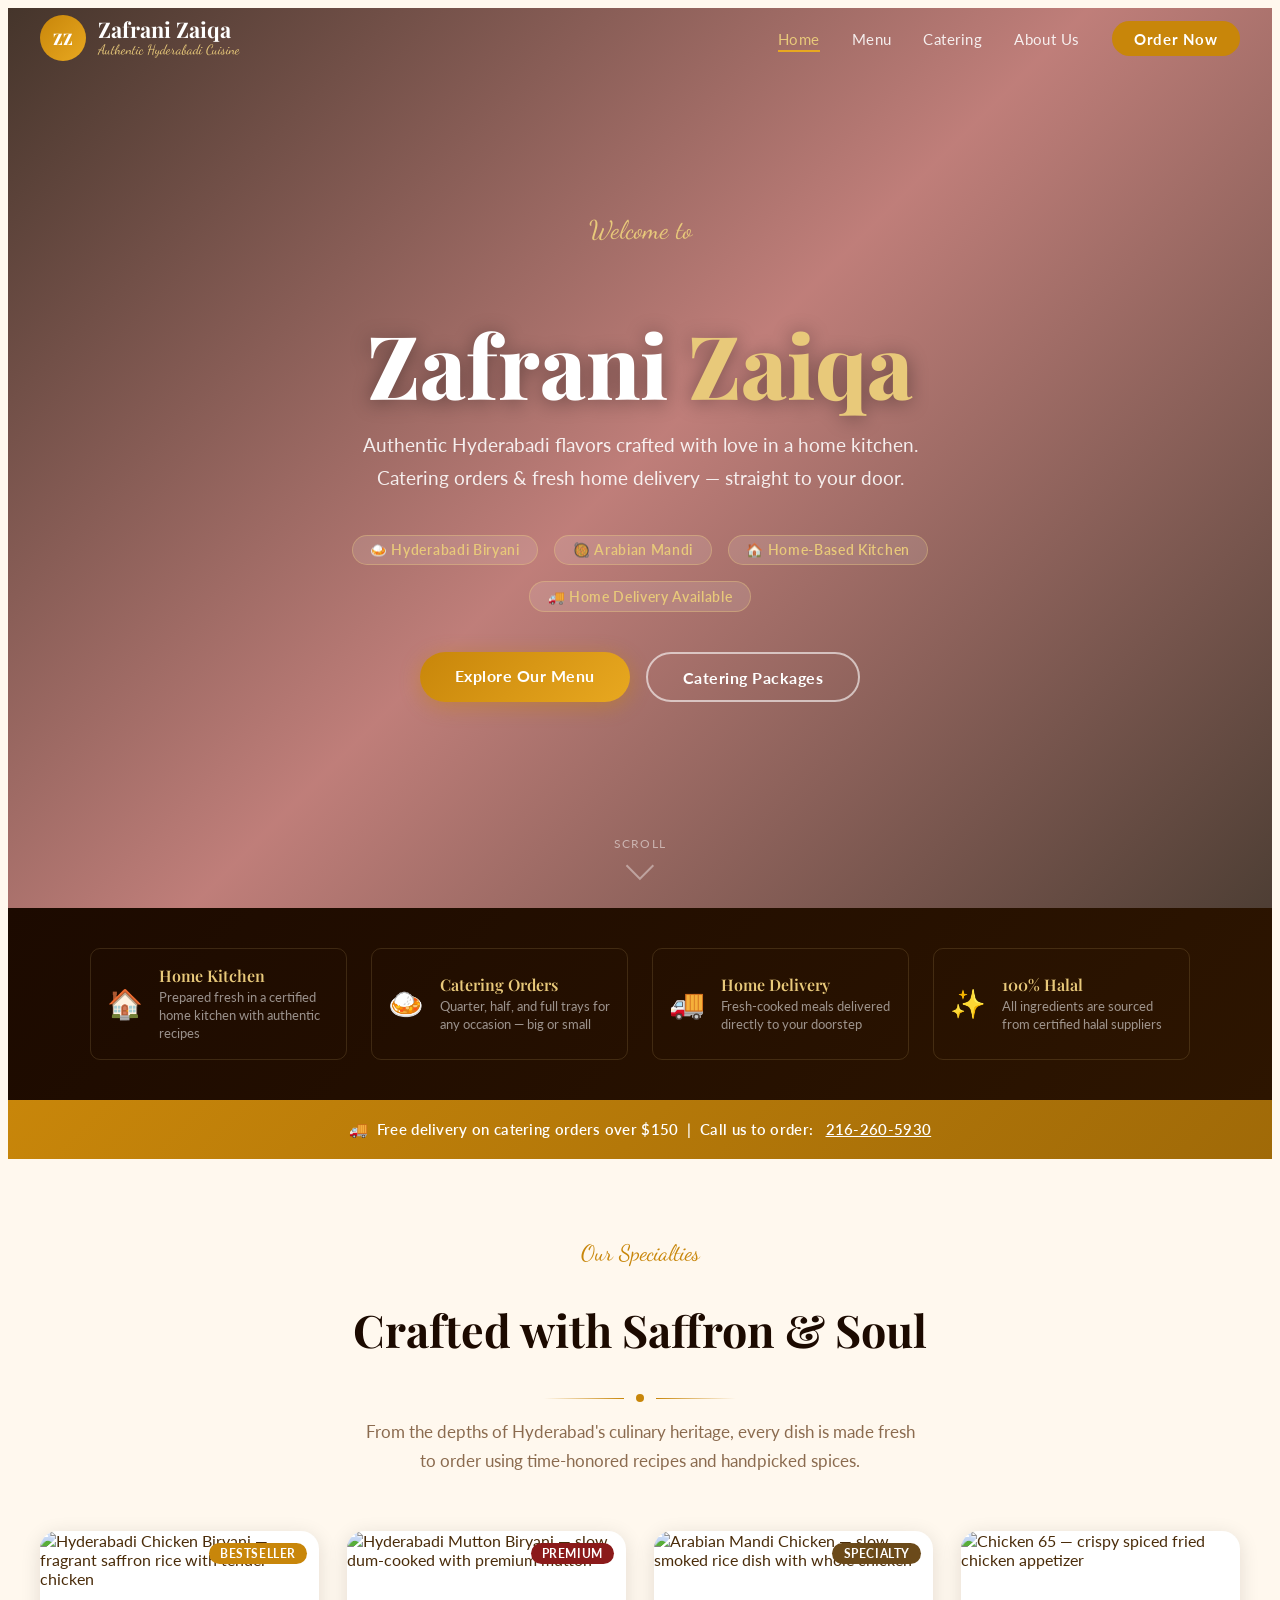
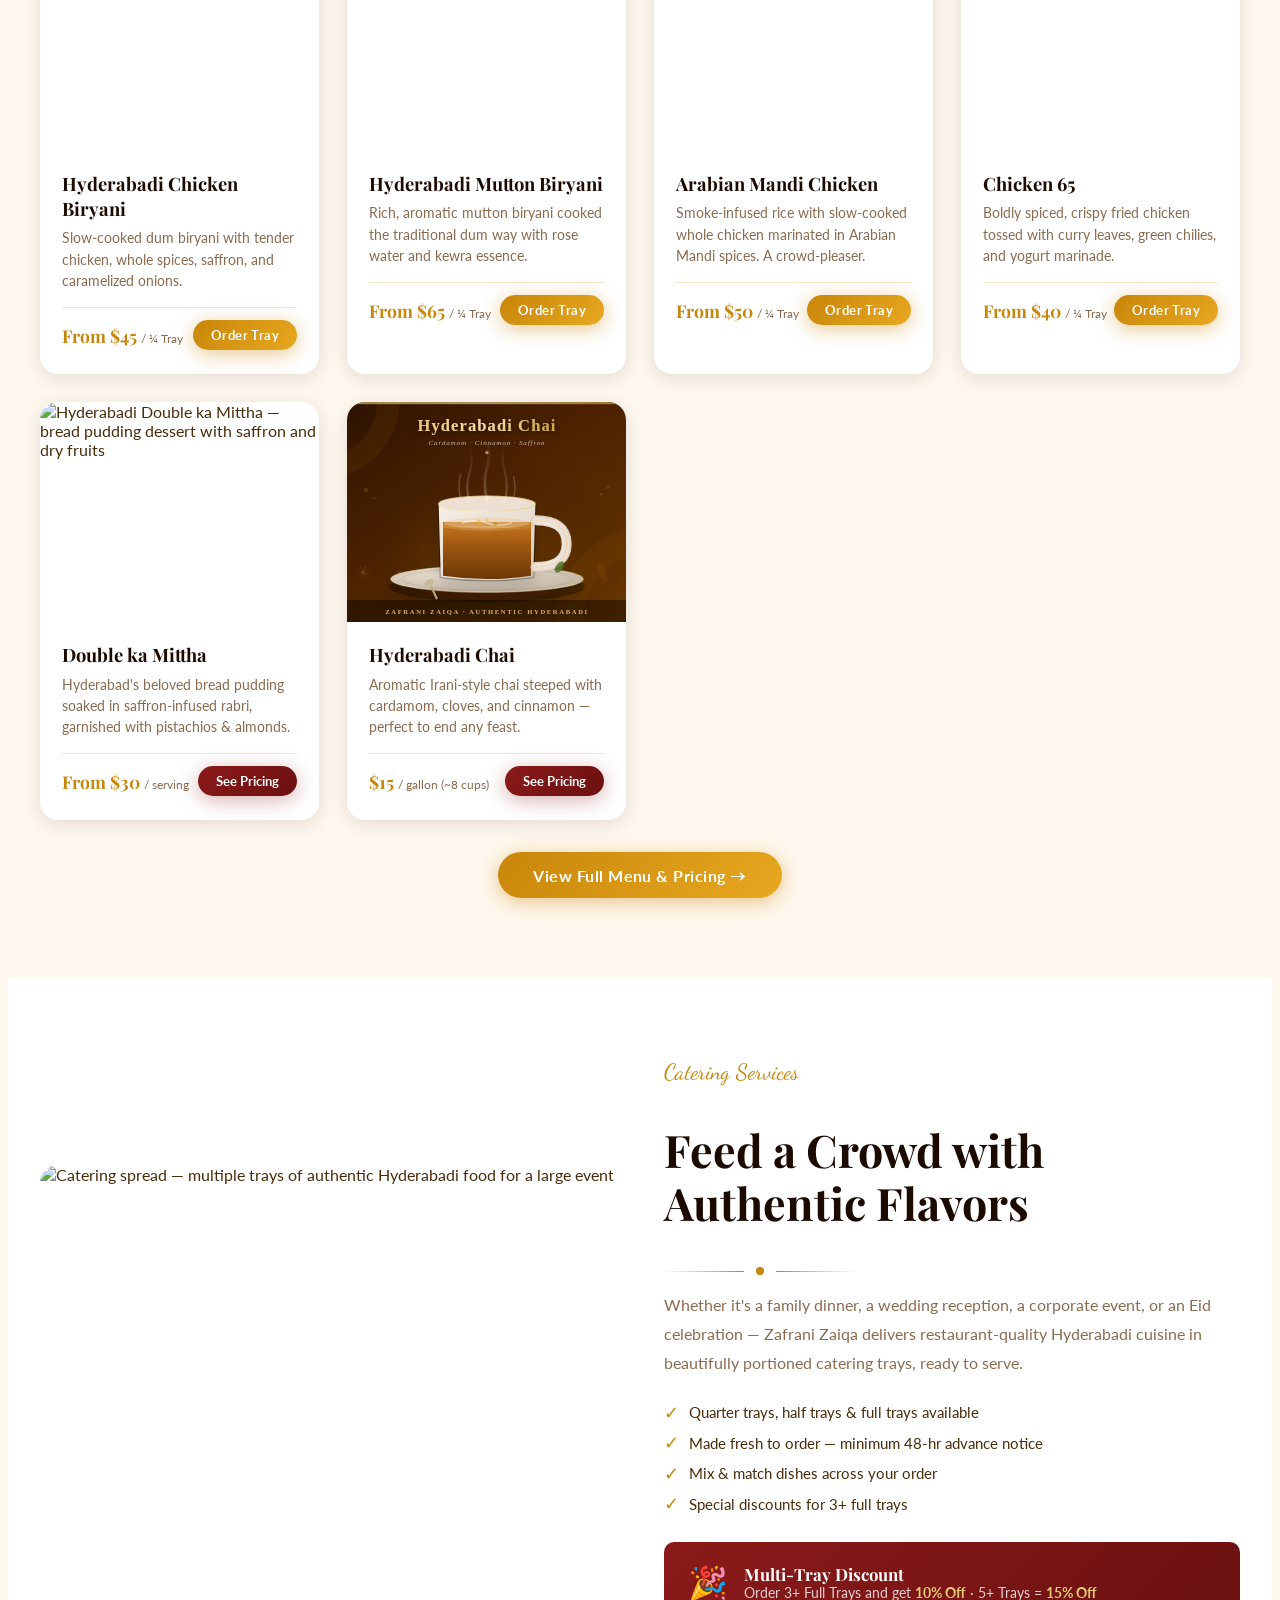
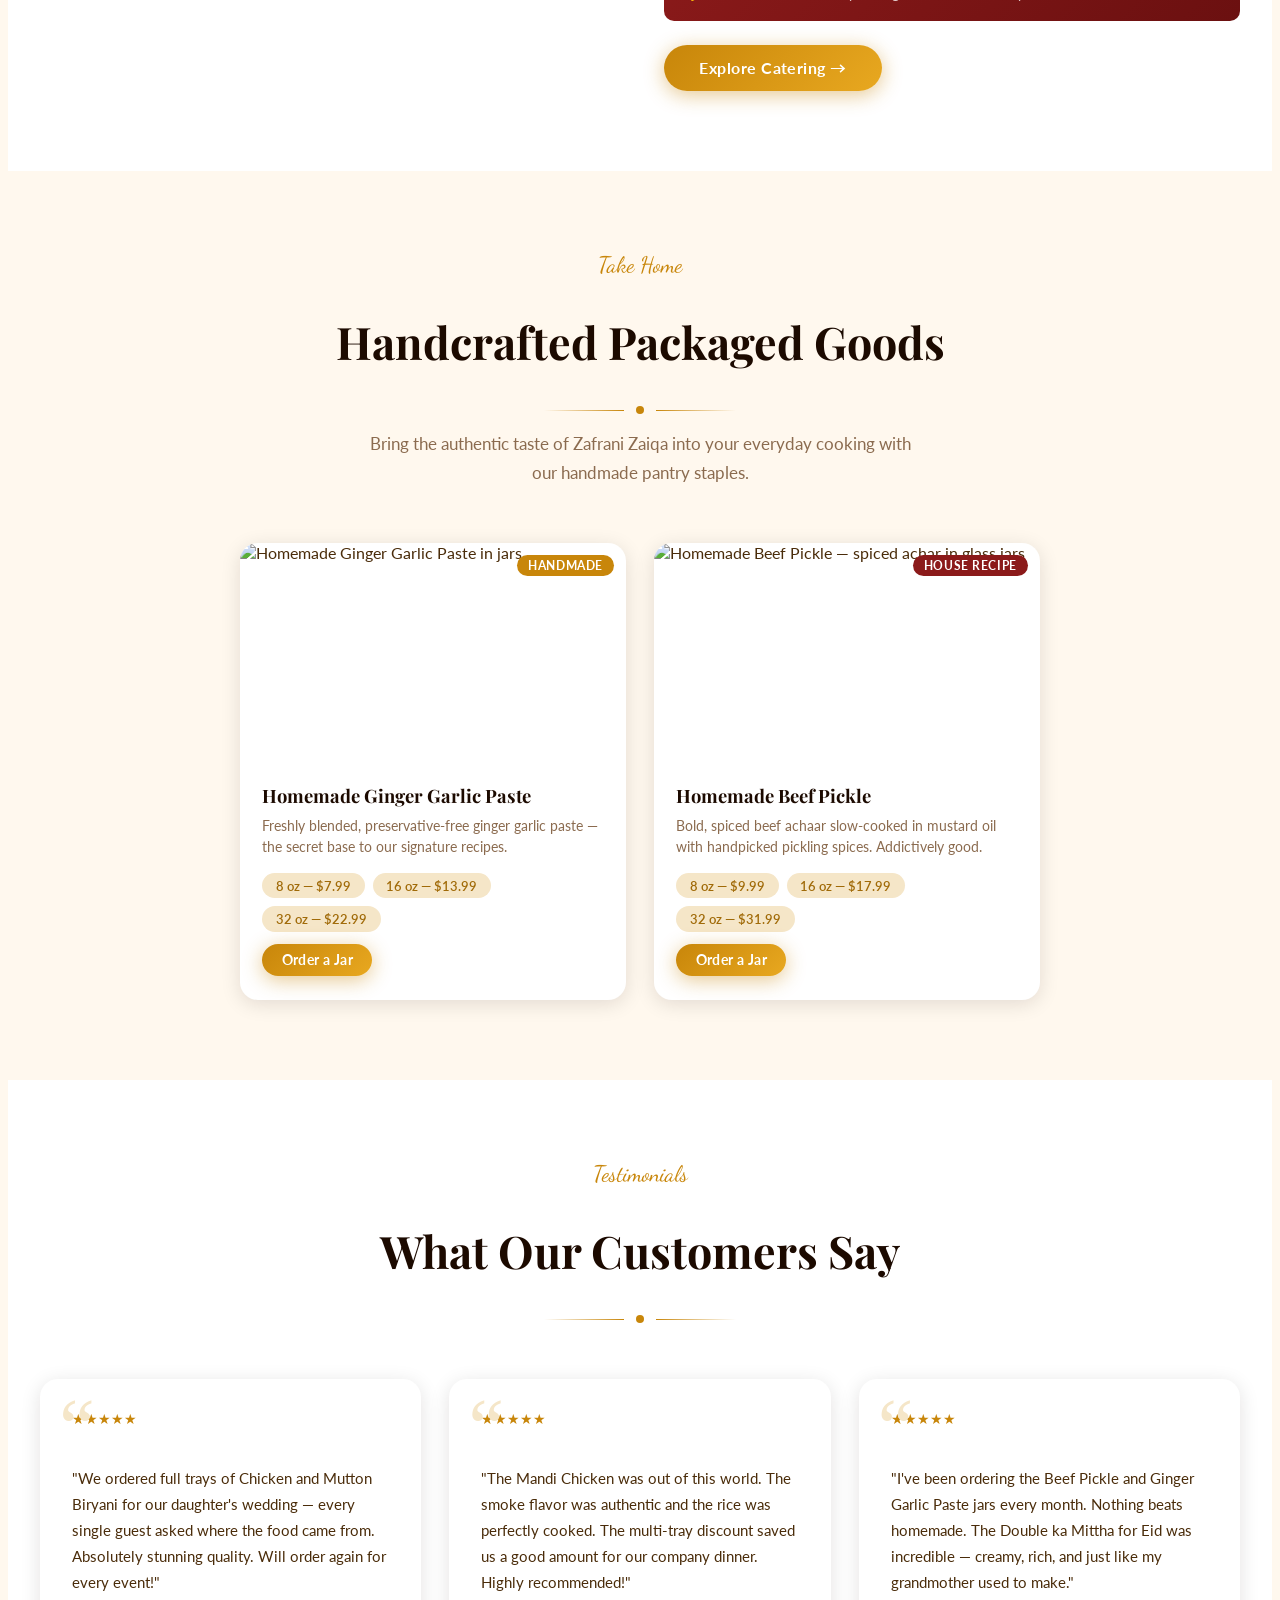
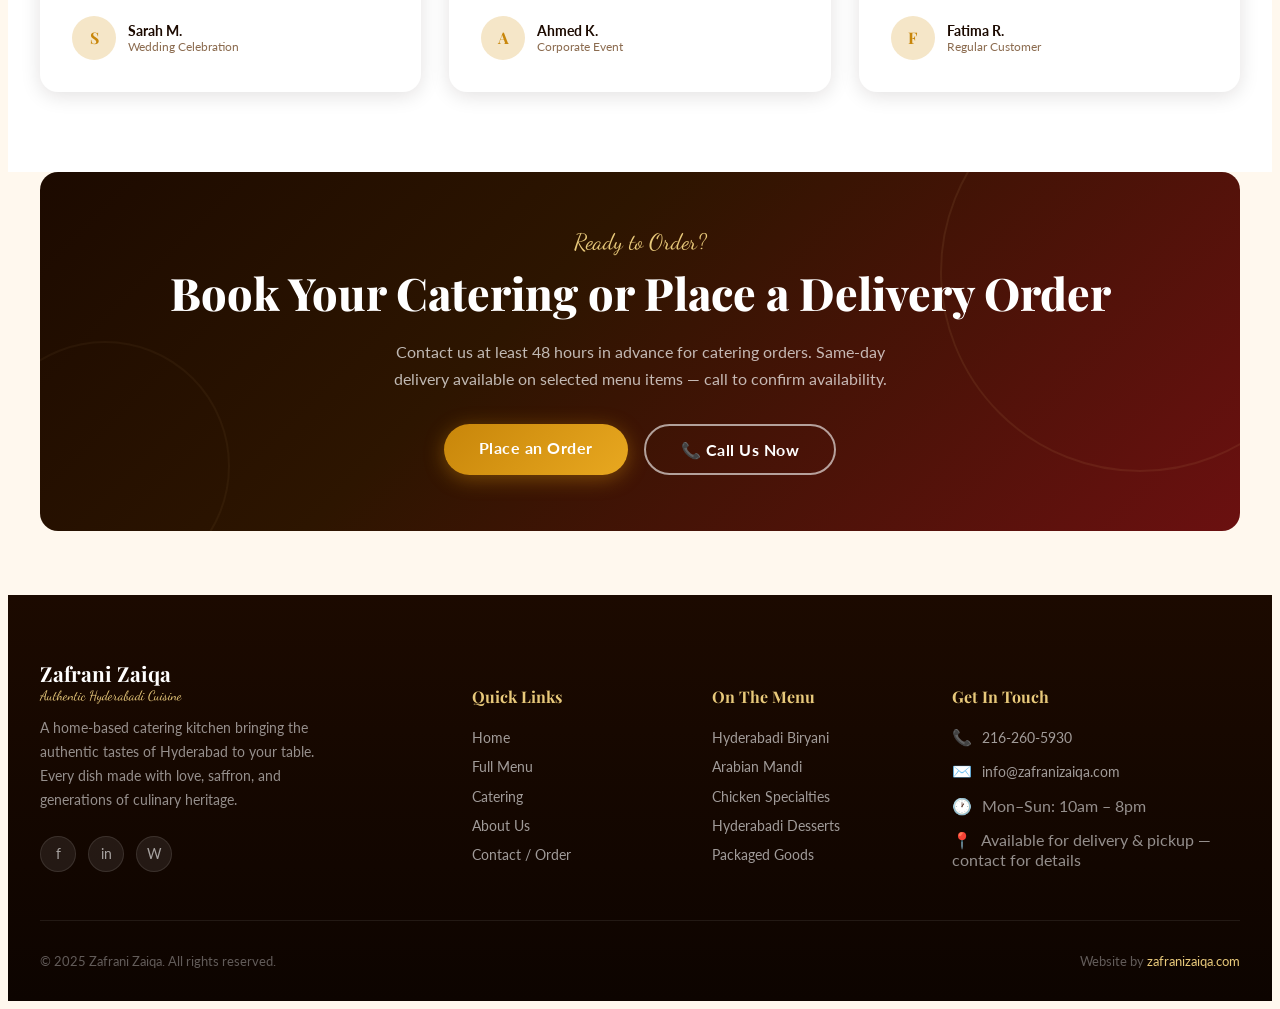
==== commit 91159745: "modified 2 images" ====
--- a/index.html
+++ b/index.html
@@ -260,7 +260,7 @@
           <div class="food-card-img-wrap">
             <img
               class="food-card-img"
-              src="https://images.unsplash.com/photo-1571934811356-5cc061b6d372?auto=format&fit=crop&w=600&q=80"
+              src="images/hyderabadi-chai.svg"
               alt="Hyderabadi Irani Chai — rich, creamy traditional tea"
               loading="lazy"
             />
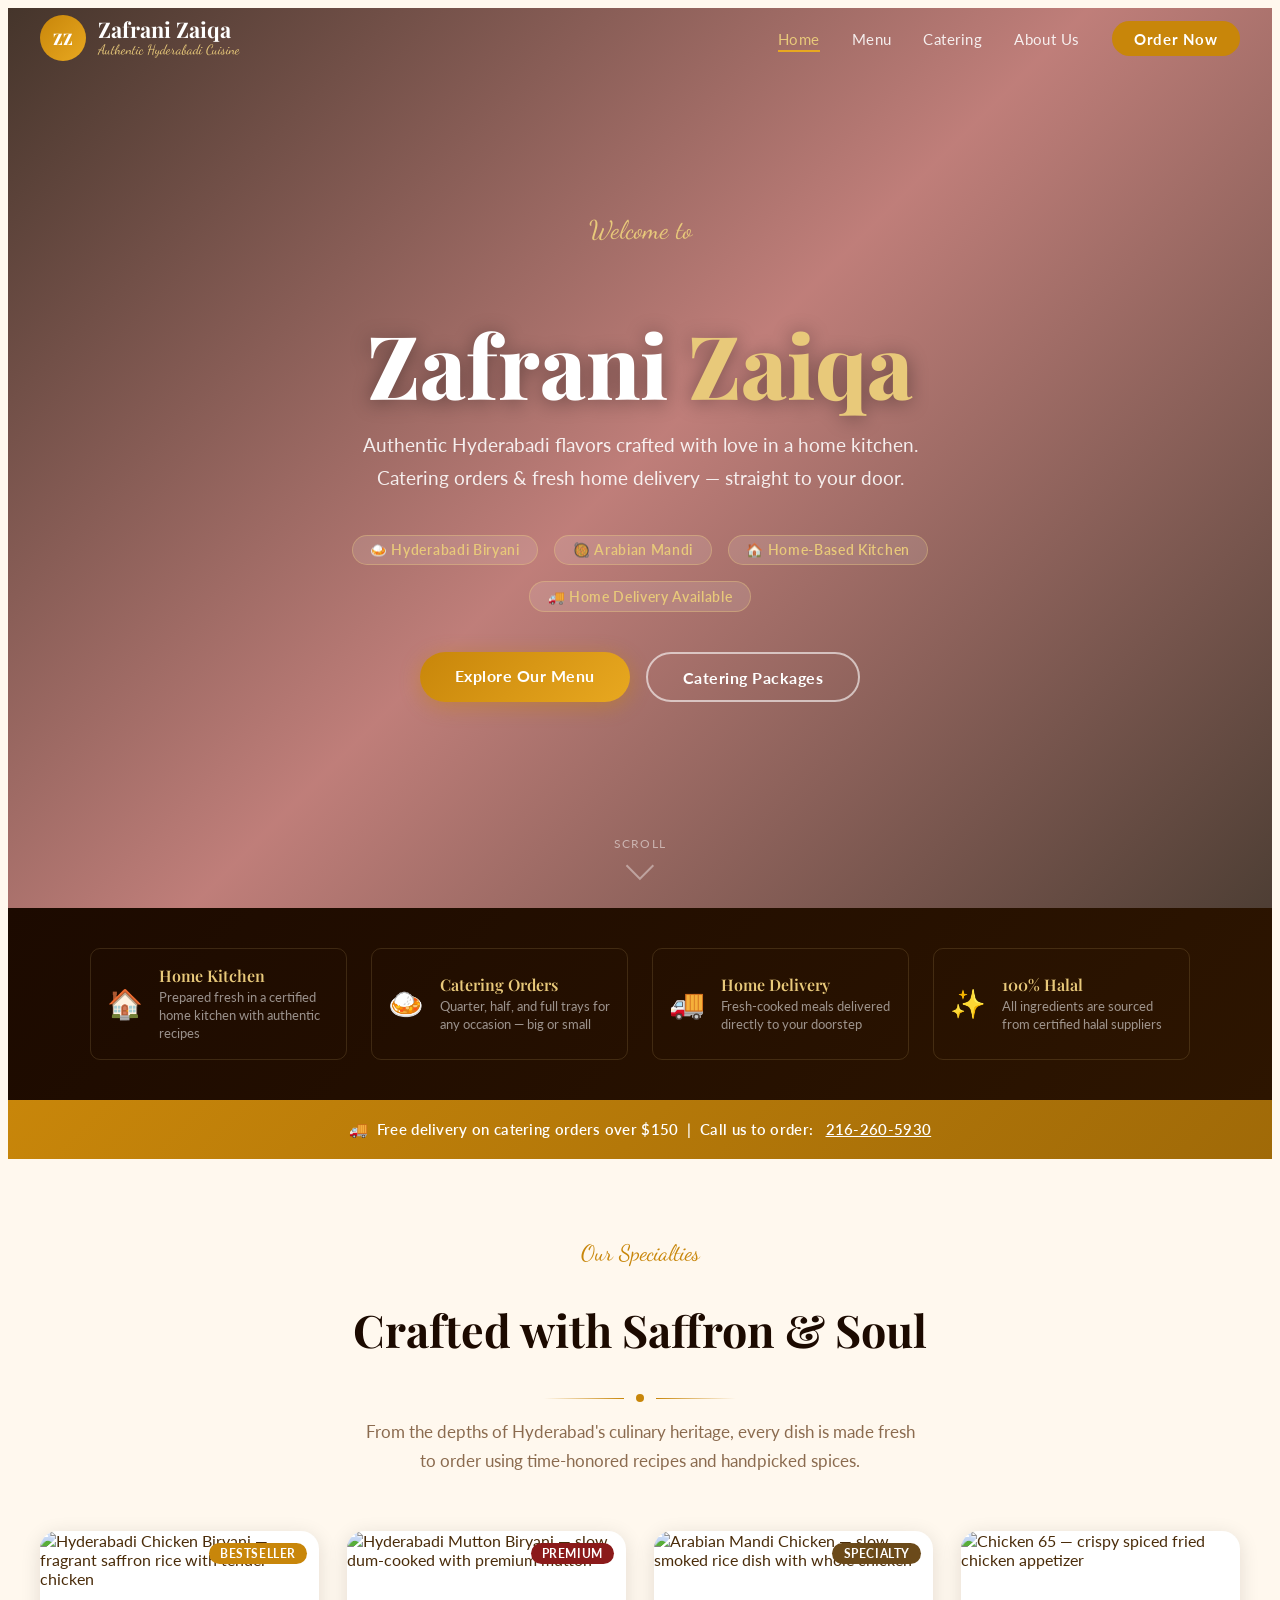
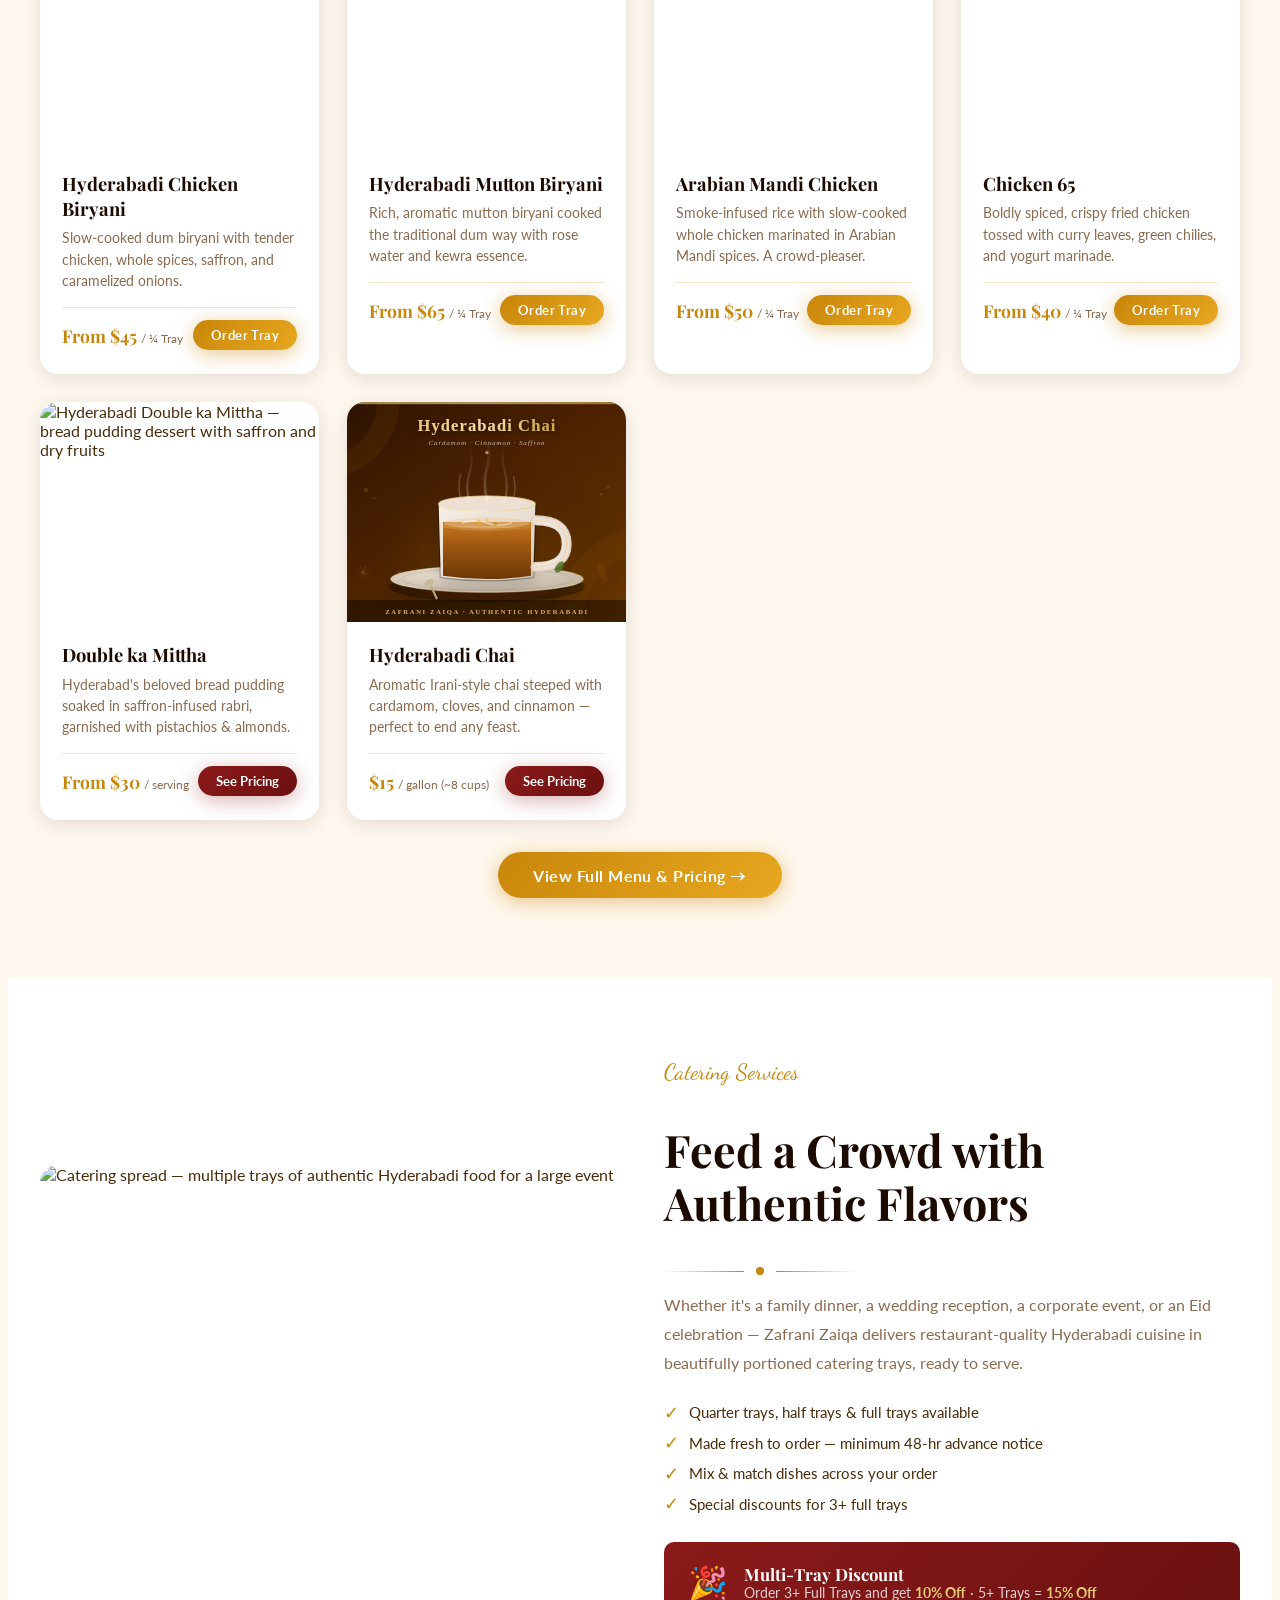
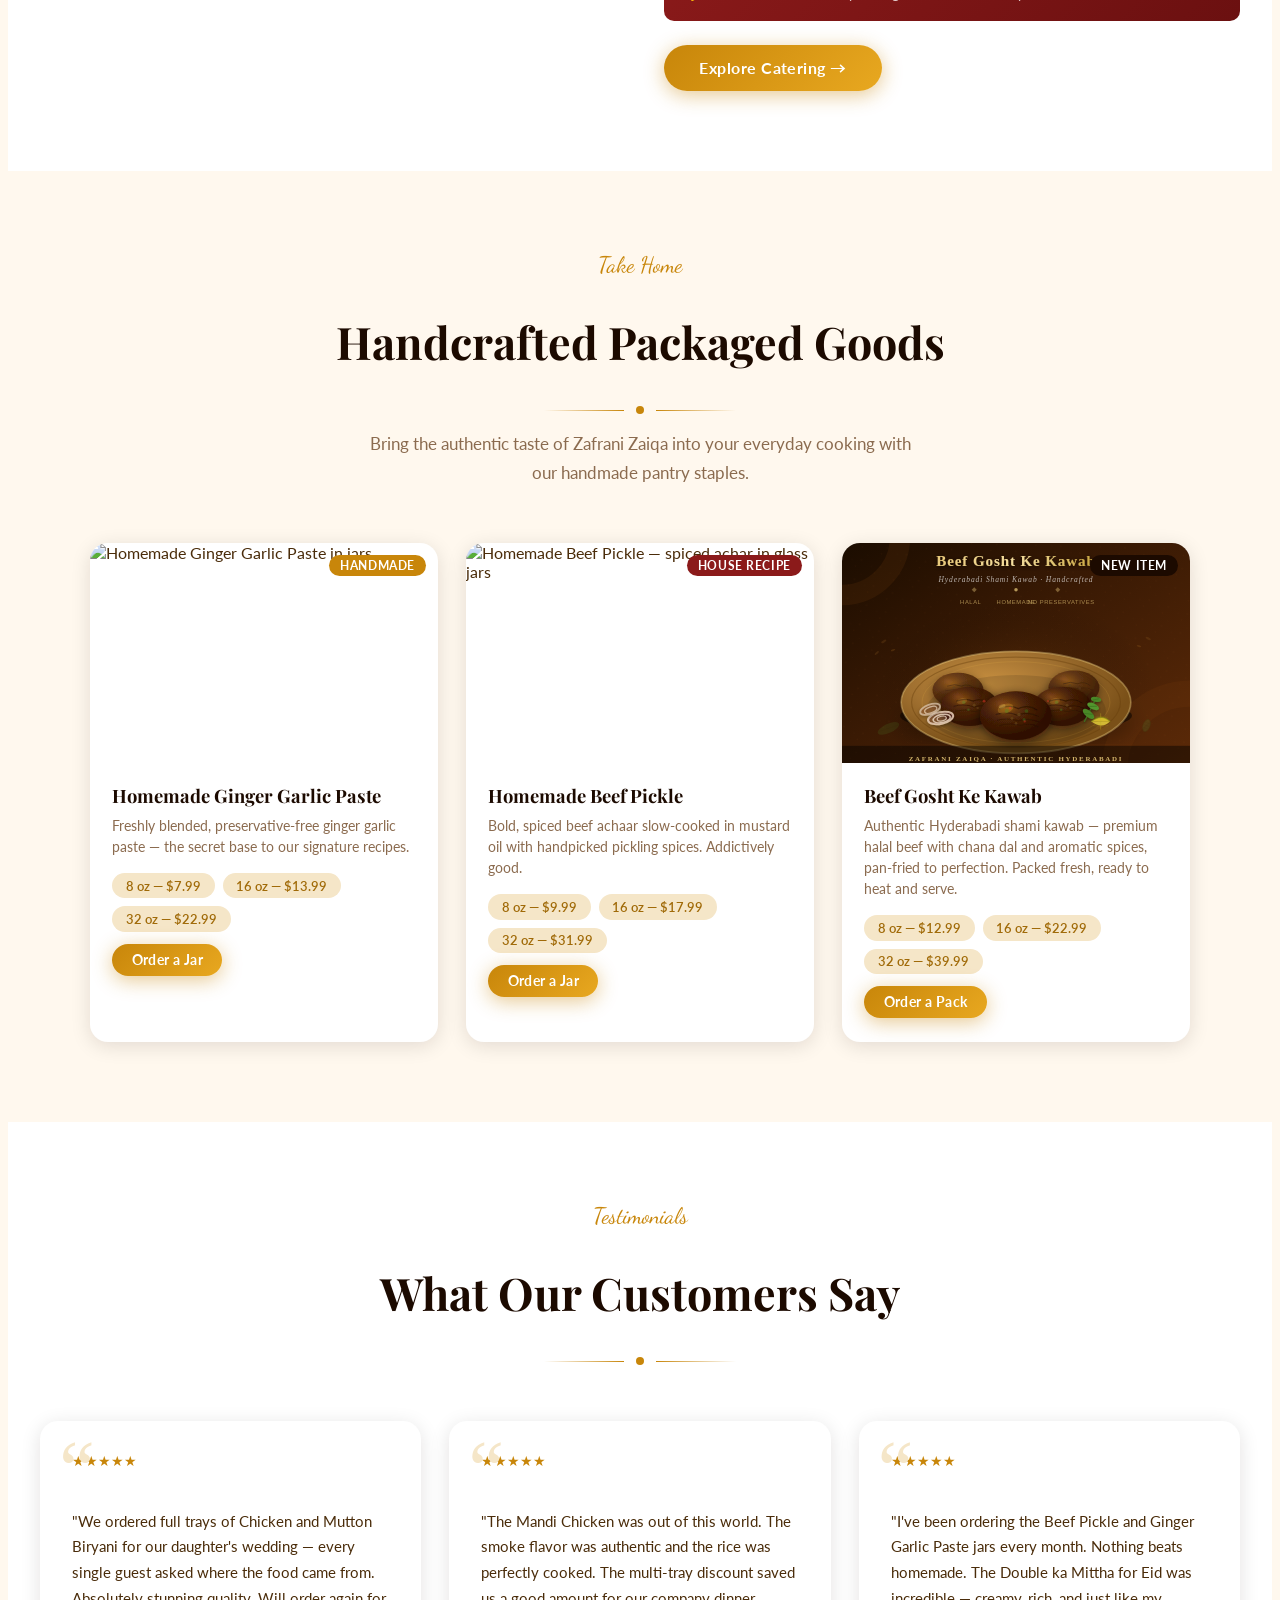
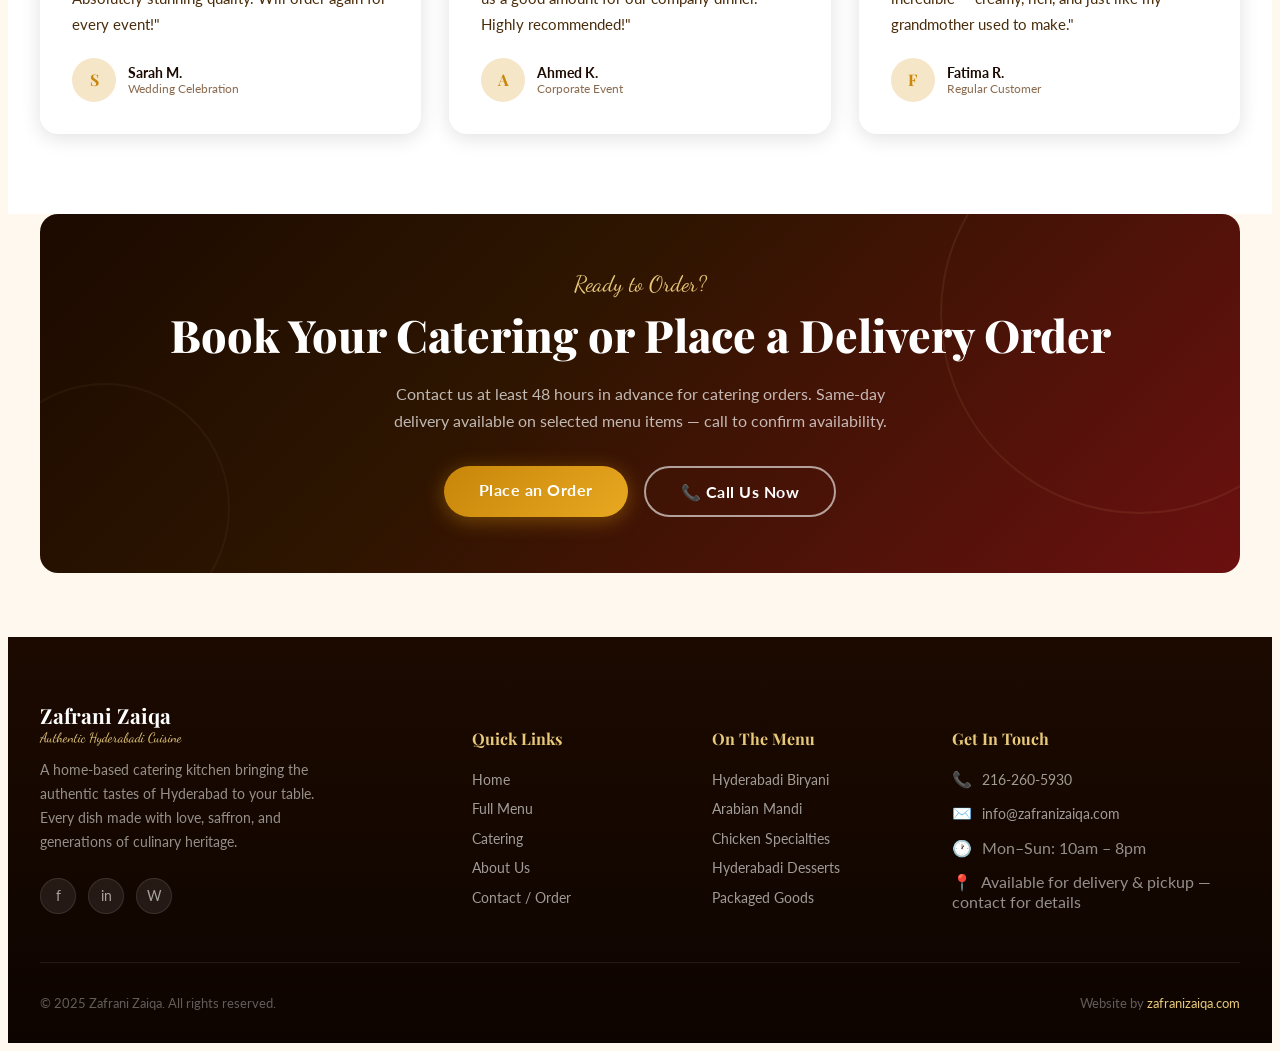
==== commit 3a0d5e8a: "kawab" ====
--- a/index.html
+++ b/index.html
@@ -351,7 +351,7 @@
         </p>
       </div>
 
-      <div class="grid-2 stagger" style="max-width:800px;margin:0 auto;">
+      <div class="grid-3 stagger" style="max-width:1100px;margin:0 auto;">
 
         <!-- Ginger Garlic Paste -->
         <div class="food-card">
@@ -396,6 +396,30 @@
               <span class="pill-tag">32 oz — $31.99</span>
             </div>
             <a href="contact.html" class="btn-primary" style="font-size:0.85rem;padding:0.5rem 1.2rem;">Order a Jar</a>
+          </div>
+        </div>
+
+
+        <!-- Beef Gosht Ke Kawab -->
+        <div class="food-card">
+          <div class="food-card-img-wrap">
+            <img
+              class="food-card-img"
+              src="images/beef-kawab.svg"
+              alt="Hyderabadi Beef Gosht Ke Kawab — homemade shami kawab"
+              loading="lazy"
+            />
+            <span class="food-card-badge" style="background:var(--dark);">New Item</span>
+          </div>
+          <div class="food-card-body">
+            <h3>Beef Gosht Ke Kawab</h3>
+            <p>Authentic Hyderabadi shami kawab — premium halal beef with chana dal and aromatic spices, pan-fried to perfection. Packed fresh, ready to heat and serve.</p>
+            <div style="display:flex;gap:0.5rem;flex-wrap:wrap;margin-bottom:0.75rem;">
+              <span class="pill-tag">8 oz — $12.99</span>
+              <span class="pill-tag">16 oz — $22.99</span>
+              <span class="pill-tag">32 oz — $39.99</span>
+            </div>
+            <a href="contact.html" class="btn-primary" style="font-size:0.85rem;padding:0.5rem 1.2rem;">Order a Pack</a>
           </div>
         </div>
 
